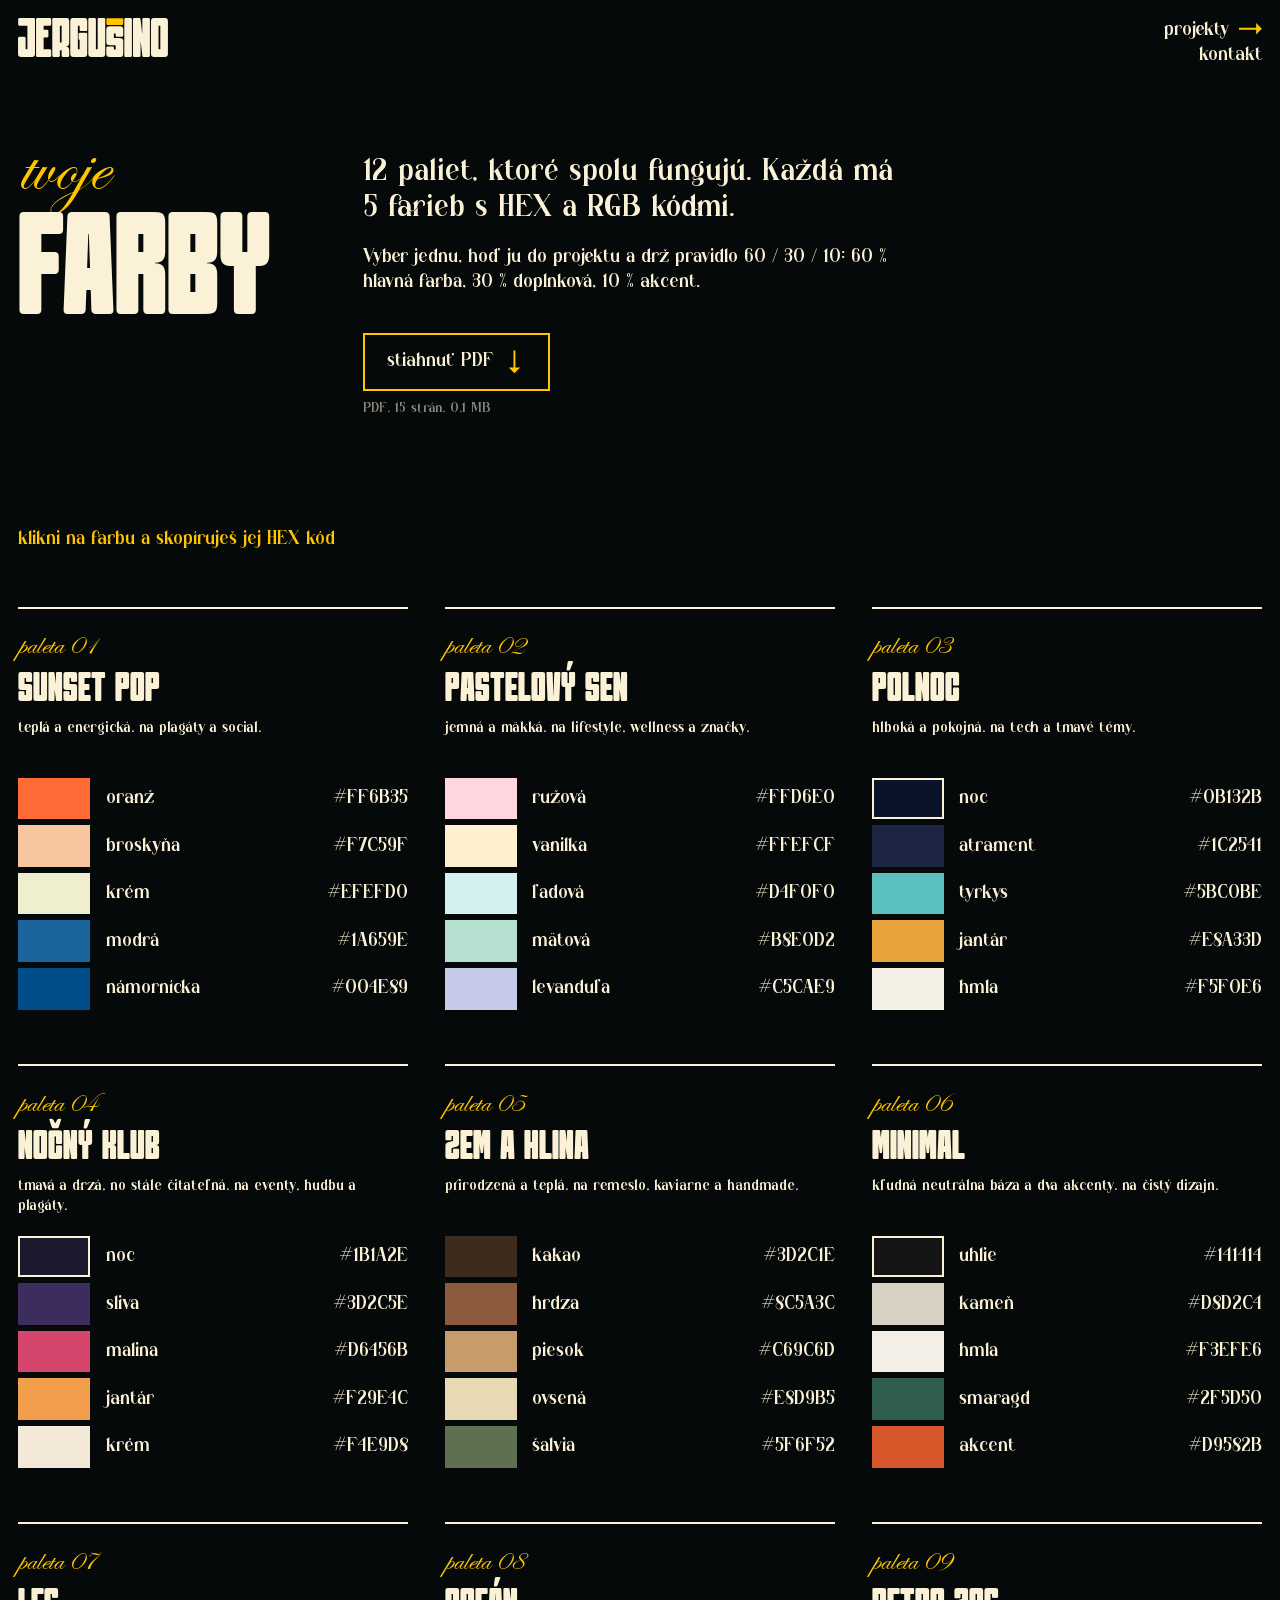
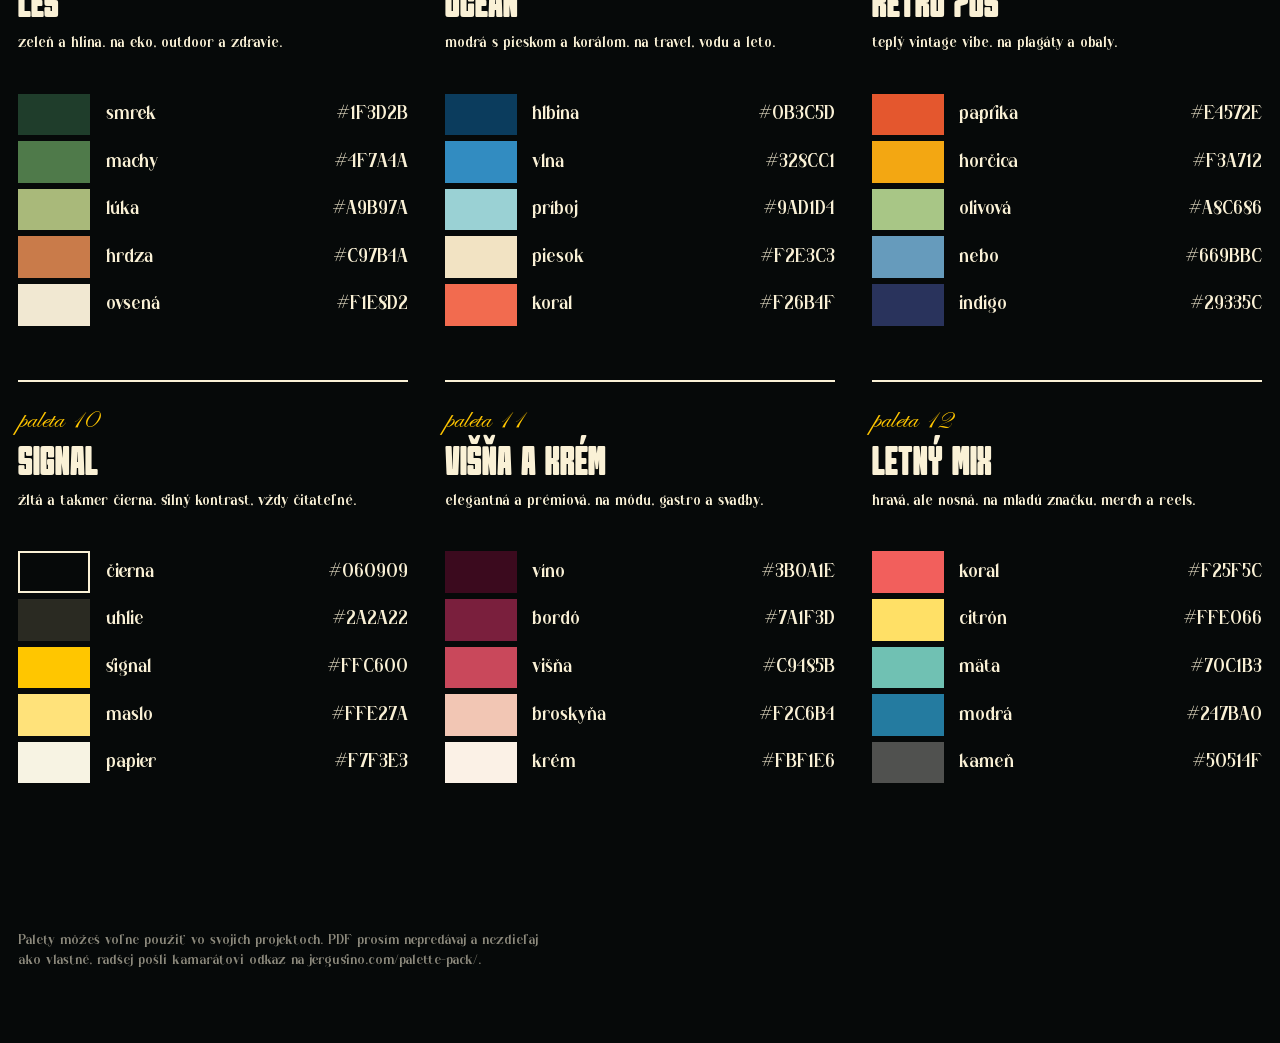
==== pack/index.html @ 21729f62 "Palette pack: signup page, download page and FARBY PDF Same setup as font-tool: the form posts list=" ====
<!doctype html>
<html lang="sk">
<head>
  <meta charset="utf-8">
  <meta name="viewport" content="width=device-width, initial-scale=1">
  <title>Farby · Jergušino</title>
  <meta name="description" content="FARBY: 12 farebných paliet, ktoré spolu fungujú. Stiahni si PDF.">
  <meta name="robots" content="noindex">
  <meta name="theme-color" content="#060909">
  <meta name="color-scheme" content="dark">
  <link rel="icon" href="../favicon.svg" type="image/svg+xml">
  <link rel="apple-touch-icon" href="../assets/img/apple-touch-icon.png">
  <link rel="preload" href="../assets/fonts/Slithen.woff" as="font" type="font/woff" crossorigin>
  <link rel="preload" href="../assets/fonts/Borisna.woff" as="font" type="font/woff" crossorigin>
  <link rel="stylesheet" href="../assets/css/main.css">
  <link rel="stylesheet" href="../assets/css/newsletter.css">
  <link rel="stylesheet" href="../assets/css/pack.css">
</head>
<body class="newsletter pack">
  <a class="skip" href="#top">preskočiť na obsah</a>

  <header class="top">
    <a class="top-mark" href="/" aria-label="Jergušino, domov">
      <img src="../assets/img/wordmark.svg" alt="" width="1020" height="262">
    </a>
    <nav class="top-nav" aria-label="Hlavná navigácia">
      <a href="/projects/">projekty <svg class="arr" width="24" height="12" viewBox="0 0 24 12" aria-hidden="true" focusable="false"><path d="M0 5h18V0l6 6-6 6V7H0z"/></svg></a>
      <a href="/kontakt/">kontakt</a>
    </nav>
  </header>

  <main id="top" tabindex="-1">
    <div class="split">
      <section class="hero hero--page hero--project">
        <div class="lockup">
          <p class="lead">tvoje</p>
          <h1 class="title">Farby</h1>
        </div>
      </section>

      <article class="prose">
        <p class="big">12 paliet, ktoré spolu fungujú. Každá má 5 farieb s HEX a RGB kódmi.</p>
        <p class="intro">Vyber jednu, hoď ju do projektu a drž pravidlo 60 / 30 / 10: 60 % hlavná farba, 30 % doplnková, 10 % akcent.</p>
        <a class="dl" href="Jergusino-Farby-12-paliet.pdf" download>stiahnuť PDF <svg class="arr" viewBox="0 0 24 12" aria-hidden="true" focusable="false"><path d="M0 5h18V0l6 6-6 6V7H0z"/></svg></a>
        <p class="dl-meta">PDF, 15 strán, 0,1 MB</p>
      </article>
    </div>

    <section class="pals" aria-label="Palety">
      <p class="pals-tip" id="tip" role="status" aria-live="polite">klikni na farbu a skopíruješ jej HEX kód</p>
      <article class="pal">
        <p class="pal-no">paleta 01</p>
        <h2 class="pal-h">Sunset Pop</h2>
        <p class="pal-d">teplá a energická. na plagáty a social.</p>
        <ul class="sws"><li><button type="button" class="sw" data-hex="#FF6B35" style="--c:#FF6B35" aria-label="skopírovať oranž #FF6B35"></button><span class="sw-n">oranž</span><span class="sw-h">#FF6B35</span></li><li><button type="button" class="sw" data-hex="#F7C59F" style="--c:#F7C59F" aria-label="skopírovať broskyňa #F7C59F"></button><span class="sw-n">broskyňa</span><span class="sw-h">#F7C59F</span></li><li><button type="button" class="sw" data-hex="#EFEFD0" style="--c:#EFEFD0" aria-label="skopírovať krém #EFEFD0"></button><span class="sw-n">krém</span><span class="sw-h">#EFEFD0</span></li><li><button type="button" class="sw" data-hex="#1A659E" style="--c:#1A659E" aria-label="skopírovať modrá #1A659E"></button><span class="sw-n">modrá</span><span class="sw-h">#1A659E</span></li><li><button type="button" class="sw" data-hex="#004E89" style="--c:#004E89" aria-label="skopírovať námornícka #004E89"></button><span class="sw-n">námornícka</span><span class="sw-h">#004E89</span></li></ul>
      </article>
      <article class="pal">
        <p class="pal-no">paleta 02</p>
        <h2 class="pal-h">Pastelový sen</h2>
        <p class="pal-d">jemná a mäkká. na lifestyle, wellness a značky.</p>
        <ul class="sws"><li><button type="button" class="sw" data-hex="#FFD6E0" style="--c:#FFD6E0" aria-label="skopírovať ružová #FFD6E0"></button><span class="sw-n">ružová</span><span class="sw-h">#FFD6E0</span></li><li><button type="button" class="sw" data-hex="#FFEFCF" style="--c:#FFEFCF" aria-label="skopírovať vanilka #FFEFCF"></button><span class="sw-n">vanilka</span><span class="sw-h">#FFEFCF</span></li><li><button type="button" class="sw" data-hex="#D4F0F0" style="--c:#D4F0F0" aria-label="skopírovať ľadová #D4F0F0"></button><span class="sw-n">ľadová</span><span class="sw-h">#D4F0F0</span></li><li><button type="button" class="sw" data-hex="#B8E0D2" style="--c:#B8E0D2" aria-label="skopírovať mätová #B8E0D2"></button><span class="sw-n">mätová</span><span class="sw-h">#B8E0D2</span></li><li><button type="button" class="sw" data-hex="#C5CAE9" style="--c:#C5CAE9" aria-label="skopírovať levanduľa #C5CAE9"></button><span class="sw-n">levanduľa</span><span class="sw-h">#C5CAE9</span></li></ul>
      </article>
      <article class="pal">
        <p class="pal-no">paleta 03</p>
        <h2 class="pal-h">Polnoc</h2>
        <p class="pal-d">hlboká a pokojná. na tech a tmavé témy.</p>
        <ul class="sws"><li><button type="button" class="sw sw--dark" data-hex="#0B132B" style="--c:#0B132B" aria-label="skopírovať noc #0B132B"></button><span class="sw-n">noc</span><span class="sw-h">#0B132B</span></li><li><button type="button" class="sw" data-hex="#1C2541" style="--c:#1C2541" aria-label="skopírovať atrament #1C2541"></button><span class="sw-n">atrament</span><span class="sw-h">#1C2541</span></li><li><button type="button" class="sw" data-hex="#5BC0BE" style="--c:#5BC0BE" aria-label="skopírovať tyrkys #5BC0BE"></button><span class="sw-n">tyrkys</span><span class="sw-h">#5BC0BE</span></li><li><button type="button" class="sw" data-hex="#E8A33D" style="--c:#E8A33D" aria-label="skopírovať jantár #E8A33D"></button><span class="sw-n">jantár</span><span class="sw-h">#E8A33D</span></li><li><button type="button" class="sw" data-hex="#F5F0E6" style="--c:#F5F0E6" aria-label="skopírovať hmla #F5F0E6"></button><span class="sw-n">hmla</span><span class="sw-h">#F5F0E6</span></li></ul>
      </article>
      <article class="pal">
        <p class="pal-no">paleta 04</p>
        <h2 class="pal-h">Nočný klub</h2>
        <p class="pal-d">tmavá a drzá, no stále čitateľná. na eventy, hudbu a plagáty.</p>
        <ul class="sws"><li><button type="button" class="sw sw--dark" data-hex="#1B1A2E" style="--c:#1B1A2E" aria-label="skopírovať noc #1B1A2E"></button><span class="sw-n">noc</span><span class="sw-h">#1B1A2E</span></li><li><button type="button" class="sw" data-hex="#3D2C5E" style="--c:#3D2C5E" aria-label="skopírovať sliva #3D2C5E"></button><span class="sw-n">sliva</span><span class="sw-h">#3D2C5E</span></li><li><button type="button" class="sw" data-hex="#D6456B" style="--c:#D6456B" aria-label="skopírovať malina #D6456B"></button><span class="sw-n">malina</span><span class="sw-h">#D6456B</span></li><li><button type="button" class="sw" data-hex="#F29E4C" style="--c:#F29E4C" aria-label="skopírovať jantár #F29E4C"></button><span class="sw-n">jantár</span><span class="sw-h">#F29E4C</span></li><li><button type="button" class="sw" data-hex="#F4E9D8" style="--c:#F4E9D8" aria-label="skopírovať krém #F4E9D8"></button><span class="sw-n">krém</span><span class="sw-h">#F4E9D8</span></li></ul>
      </article>
      <article class="pal">
        <p class="pal-no">paleta 05</p>
        <h2 class="pal-h">Zem a hlina</h2>
        <p class="pal-d">prirodzená a teplá. na remeslo, kaviarne a handmade.</p>
        <ul class="sws"><li><button type="button" class="sw" data-hex="#3D2C1E" style="--c:#3D2C1E" aria-label="skopírovať kakao #3D2C1E"></button><span class="sw-n">kakao</span><span class="sw-h">#3D2C1E</span></li><li><button type="button" class="sw" data-hex="#8C5A3C" style="--c:#8C5A3C" aria-label="skopírovať hrdza #8C5A3C"></button><span class="sw-n">hrdza</span><span class="sw-h">#8C5A3C</span></li><li><button type="button" class="sw" data-hex="#C69C6D" style="--c:#C69C6D" aria-label="skopírovať piesok #C69C6D"></button><span class="sw-n">piesok</span><span class="sw-h">#C69C6D</span></li><li><button type="button" class="sw" data-hex="#E8D9B5" style="--c:#E8D9B5" aria-label="skopírovať ovsená #E8D9B5"></button><span class="sw-n">ovsená</span><span class="sw-h">#E8D9B5</span></li><li><button type="button" class="sw" data-hex="#5F6F52" style="--c:#5F6F52" aria-label="skopírovať šalvia #5F6F52"></button><span class="sw-n">šalvia</span><span class="sw-h">#5F6F52</span></li></ul>
      </article>
      <article class="pal">
        <p class="pal-no">paleta 06</p>
        <h2 class="pal-h">Minimal</h2>
        <p class="pal-d">kľudná neutrálna báza a dva akcenty. na čistý dizajn.</p>
        <ul class="sws"><li><button type="button" class="sw sw--dark" data-hex="#141414" style="--c:#141414" aria-label="skopírovať uhlie #141414"></button><span class="sw-n">uhlie</span><span class="sw-h">#141414</span></li><li><button type="button" class="sw" data-hex="#D8D2C4" style="--c:#D8D2C4" aria-label="skopírovať kameň #D8D2C4"></button><span class="sw-n">kameň</span><span class="sw-h">#D8D2C4</span></li><li><button type="button" class="sw" data-hex="#F3EFE6" style="--c:#F3EFE6" aria-label="skopírovať hmla #F3EFE6"></button><span class="sw-n">hmla</span><span class="sw-h">#F3EFE6</span></li><li><button type="button" class="sw" data-hex="#2F5D50" style="--c:#2F5D50" aria-label="skopírovať smaragd #2F5D50"></button><span class="sw-n">smaragd</span><span class="sw-h">#2F5D50</span></li><li><button type="button" class="sw" data-hex="#D9582B" style="--c:#D9582B" aria-label="skopírovať akcent #D9582B"></button><span class="sw-n">akcent</span><span class="sw-h">#D9582B</span></li></ul>
      </article>
      <article class="pal">
        <p class="pal-no">paleta 07</p>
        <h2 class="pal-h">Les</h2>
        <p class="pal-d">zeleň a hlina. na eko, outdoor a zdravie.</p>
        <ul class="sws"><li><button type="button" class="sw" data-hex="#1F3D2B" style="--c:#1F3D2B" aria-label="skopírovať smrek #1F3D2B"></button><span class="sw-n">smrek</span><span class="sw-h">#1F3D2B</span></li><li><button type="button" class="sw" data-hex="#4F7A4A" style="--c:#4F7A4A" aria-label="skopírovať machy #4F7A4A"></button><span class="sw-n">machy</span><span class="sw-h">#4F7A4A</span></li><li><button type="button" class="sw" data-hex="#A9B97A" style="--c:#A9B97A" aria-label="skopírovať lúka #A9B97A"></button><span class="sw-n">lúka</span><span class="sw-h">#A9B97A</span></li><li><button type="button" class="sw" data-hex="#C97B4A" style="--c:#C97B4A" aria-label="skopírovať hrdza #C97B4A"></button><span class="sw-n">hrdza</span><span class="sw-h">#C97B4A</span></li><li><button type="button" class="sw" data-hex="#F1E8D2" style="--c:#F1E8D2" aria-label="skopírovať ovsená #F1E8D2"></button><span class="sw-n">ovsená</span><span class="sw-h">#F1E8D2</span></li></ul>
      </article>
      <article class="pal">
        <p class="pal-no">paleta 08</p>
        <h2 class="pal-h">Oceán</h2>
        <p class="pal-d">modrá s pieskom a korálom. na travel, vodu a leto.</p>
        <ul class="sws"><li><button type="button" class="sw" data-hex="#0B3C5D" style="--c:#0B3C5D" aria-label="skopírovať hlbina #0B3C5D"></button><span class="sw-n">hlbina</span><span class="sw-h">#0B3C5D</span></li><li><button type="button" class="sw" data-hex="#328CC1" style="--c:#328CC1" aria-label="skopírovať vlna #328CC1"></button><span class="sw-n">vlna</span><span class="sw-h">#328CC1</span></li><li><button type="button" class="sw" data-hex="#9AD1D4" style="--c:#9AD1D4" aria-label="skopírovať príboj #9AD1D4"></button><span class="sw-n">príboj</span><span class="sw-h">#9AD1D4</span></li><li><button type="button" class="sw" data-hex="#F2E3C3" style="--c:#F2E3C3" aria-label="skopírovať piesok #F2E3C3"></button><span class="sw-n">piesok</span><span class="sw-h">#F2E3C3</span></li><li><button type="button" class="sw" data-hex="#F26B4F" style="--c:#F26B4F" aria-label="skopírovať koral #F26B4F"></button><span class="sw-n">koral</span><span class="sw-h">#F26B4F</span></li></ul>
      </article>
      <article class="pal">
        <p class="pal-no">paleta 09</p>
        <h2 class="pal-h">Retro 70s</h2>
        <p class="pal-d">teplý vintage vibe. na plagáty a obaly.</p>
        <ul class="sws"><li><button type="button" class="sw" data-hex="#E4572E" style="--c:#E4572E" aria-label="skopírovať paprika #E4572E"></button><span class="sw-n">paprika</span><span class="sw-h">#E4572E</span></li><li><button type="button" class="sw" data-hex="#F3A712" style="--c:#F3A712" aria-label="skopírovať horčica #F3A712"></button><span class="sw-n">horčica</span><span class="sw-h">#F3A712</span></li><li><button type="button" class="sw" data-hex="#A8C686" style="--c:#A8C686" aria-label="skopírovať olivová #A8C686"></button><span class="sw-n">olivová</span><span class="sw-h">#A8C686</span></li><li><button type="button" class="sw" data-hex="#669BBC" style="--c:#669BBC" aria-label="skopírovať nebo #669BBC"></button><span class="sw-n">nebo</span><span class="sw-h">#669BBC</span></li><li><button type="button" class="sw" data-hex="#29335C" style="--c:#29335C" aria-label="skopírovať indigo #29335C"></button><span class="sw-n">indigo</span><span class="sw-h">#29335C</span></li></ul>
      </article>
      <article class="pal">
        <p class="pal-no">paleta 10</p>
        <h2 class="pal-h">Signal</h2>
        <p class="pal-d">žltá a takmer čierna. silný kontrast, vždy čitateľné.</p>
        <ul class="sws"><li><button type="button" class="sw sw--dark" data-hex="#060909" style="--c:#060909" aria-label="skopírovať čierna #060909"></button><span class="sw-n">čierna</span><span class="sw-h">#060909</span></li><li><button type="button" class="sw" data-hex="#2A2A22" style="--c:#2A2A22" aria-label="skopírovať uhlie #2A2A22"></button><span class="sw-n">uhlie</span><span class="sw-h">#2A2A22</span></li><li><button type="button" class="sw" data-hex="#FFC600" style="--c:#FFC600" aria-label="skopírovať signal #FFC600"></button><span class="sw-n">signal</span><span class="sw-h">#FFC600</span></li><li><button type="button" class="sw" data-hex="#FFE27A" style="--c:#FFE27A" aria-label="skopírovať maslo #FFE27A"></button><span class="sw-n">maslo</span><span class="sw-h">#FFE27A</span></li><li><button type="button" class="sw" data-hex="#F7F3E3" style="--c:#F7F3E3" aria-label="skopírovať papier #F7F3E3"></button><span class="sw-n">papier</span><span class="sw-h">#F7F3E3</span></li></ul>
      </article>
      <article class="pal">
        <p class="pal-no">paleta 11</p>
        <h2 class="pal-h">Višňa a krém</h2>
        <p class="pal-d">elegantná a prémiová. na módu, gastro a svadby.</p>
        <ul class="sws"><li><button type="button" class="sw" data-hex="#3B0A1E" style="--c:#3B0A1E" aria-label="skopírovať víno #3B0A1E"></button><span class="sw-n">víno</span><span class="sw-h">#3B0A1E</span></li><li><button type="button" class="sw" data-hex="#7A1F3D" style="--c:#7A1F3D" aria-label="skopírovať bordó #7A1F3D"></button><span class="sw-n">bordó</span><span class="sw-h">#7A1F3D</span></li><li><button type="button" class="sw" data-hex="#C9485B" style="--c:#C9485B" aria-label="skopírovať višňa #C9485B"></button><span class="sw-n">višňa</span><span class="sw-h">#C9485B</span></li><li><button type="button" class="sw" data-hex="#F2C6B4" style="--c:#F2C6B4" aria-label="skopírovať broskyňa #F2C6B4"></button><span class="sw-n">broskyňa</span><span class="sw-h">#F2C6B4</span></li><li><button type="button" class="sw" data-hex="#FBF1E6" style="--c:#FBF1E6" aria-label="skopírovať krém #FBF1E6"></button><span class="sw-n">krém</span><span class="sw-h">#FBF1E6</span></li></ul>
      </article>
      <article class="pal">
        <p class="pal-no">paleta 12</p>
        <h2 class="pal-h">Letný mix</h2>
        <p class="pal-d">hravá, ale nosná. na mladú značku, merch a reels.</p>
        <ul class="sws"><li><button type="button" class="sw" data-hex="#F25F5C" style="--c:#F25F5C" aria-label="skopírovať koral #F25F5C"></button><span class="sw-n">koral</span><span class="sw-h">#F25F5C</span></li><li><button type="button" class="sw" data-hex="#FFE066" style="--c:#FFE066" aria-label="skopírovať citrón #FFE066"></button><span class="sw-n">citrón</span><span class="sw-h">#FFE066</span></li><li><button type="button" class="sw" data-hex="#70C1B3" style="--c:#70C1B3" aria-label="skopírovať mäta #70C1B3"></button><span class="sw-n">mäta</span><span class="sw-h">#70C1B3</span></li><li><button type="button" class="sw" data-hex="#247BA0" style="--c:#247BA0" aria-label="skopírovať modrá #247BA0"></button><span class="sw-n">modrá</span><span class="sw-h">#247BA0</span></li><li><button type="button" class="sw" data-hex="#50514F" style="--c:#50514F" aria-label="skopírovať kameň #50514F"></button><span class="sw-n">kameň</span><span class="sw-h">#50514F</span></li></ul>
      </article>
    </section>
  </main>

  <p class="fine"><span>Palety môžeš voľne použiť vo svojich projektoch. PDF prosím nepredávaj a nezdieľaj ako vlastné, radšej pošli kamarátovi odkaz na jergusino.com/palette-pack/.</span></p>

<script>
  // Click a swatch: copy its HEX code.
  const tip = document.getElementById("tip");
  const idle = tip.textContent;
  let timer;
  document.querySelectorAll(".sw").forEach((b) => b.addEventListener("click", async () => {
    const hex = b.dataset.hex;
    try { await navigator.clipboard.writeText(hex); tip.textContent = "skopírované: " + hex; }
    catch (e) { tip.textContent = hex; }
    clearTimeout(timer);
    timer = setTimeout(() => (tip.textContent = idle), 2200);
  }));
</script>
</body>
</html>
---- assets/css/main.css ----
/* ─────────────────────────────────────────────────────────────────────────────
   Jergušino: stylesheet. Built from the brand guide (v5).
   Three colours, three fonts, nothing else.
   No gradients, shadows, blur, transparency or fades: colour changes are hard.
   ───────────────────────────────────────────────────────────────────────────── */

/* Fonts ─ Slithen (headlines), Borisna (text), Edwardian Script ITC (script lead-ins).
   Put Edwardian.woff2 / .woff / .ttf into assets/fonts/ (see README). */
@font-face {
  font-family: "Slithen";
  src: url("../fonts/Slithen.woff") format("woff"), url("../fonts/Slithen.ttf") format("truetype");
  font-display: swap;
}
@font-face {
  font-family: "Borisna";
  src: url("../fonts/Borisna.woff") format("woff"), url("../fonts/Borisna.ttf") format("truetype");
  font-display: swap;
}
@font-face {
  font-family: "Edwardian";
  src: url("../fonts/Edwardian.woff2") format("woff2"), url("../fonts/Edwardian.woff") format("woff"),
    url("../fonts/Edwardian.ttf") format("truetype");
  font-display: swap;
  /* pin the metrics so the gap above the wordmark is identical in every browser */
  ascent-override: 85.06%;
  descent-override: 32.81%;
  line-gap-override: 0%;
}

:root {
  /* colour */
  --ink: #060909;
  --cream: #faf1d6;
  --yellow: #ffc600;

  /* space and type tokens, all worked out from the width W (guide, section 5) */
  /* --W: the width the layout uses. The full screen width, except on very wide, short screens
     (wider than 1.9 x the height), where everything stays in a centred column of that size. */
  --W: min(100vw, 190vh);
  --W: min(100vw, 190svh);
  --F: max(12px, calc(var(--W) / 70));       /* frame: outer margin of loud layouts */
  --G: calc(var(--F) * 1.4);                 /* gap: script to the thing it introduces */
  --F4: max(20px, calc(var(--W) * 4 / 70));  /* margin of text-heavy layouts (4F) */
  --T: calc(var(--W) / 21);                  /* text token; headlines use 2T to 4T */

  --f-head: "Slithen", "Impact", "Arial Narrow", sans-serif;
  --f-text: "Borisna", Georgia, "Times New Roman", serif;
  --f-script: "Edwardian", "Edwardian Script ITC", "Snell Roundhand", "Apple Chancery", "URW Chancery L", cursive;

  --body: clamp(1.0625rem, 0.95rem + 0.3vw, 1.375rem);   /* never below 17px */
}

*, *::before, *::after { box-sizing: border-box; }

html { background: var(--ink); color-scheme: dark; -webkit-text-size-adjust: 100%; }

body {
  margin: 0;
  background: var(--ink);
  color: var(--cream);
  font-family: var(--f-text);
  font-size: var(--body);
  line-height: 1.3;
  -webkit-font-smoothing: antialiased;
}

h1, h2, p, ol, ul, dl, dd, figure { margin: 0; padding: 0; }
img { display: block; max-width: 100%; height: auto; }
::selection { background: var(--yellow); color: var(--ink); }

/* Links: Cream with a Yellow marker. Hover and focus change colour, never opacity. */
a { color: var(--cream); text-decoration: none; }
a:hover, a:focus-visible { color: var(--yellow); }
:focus-visible { outline: 3px solid var(--yellow); outline-offset: 4px; }
.arr { display: inline-block; width: 1.2em; height: 0.6em; fill: var(--yellow); vertical-align: 0.02em; margin-left: 0.2em; }

.sr { position: absolute; width: 1px; height: 1px; overflow: hidden; clip: rect(0 0 0 0); white-space: nowrap; }

/* Images are two-tone: every pixel is Ink or Cream. Own brand artwork opts out with .raw */
.prose img, .yt img, .cover img, .gallery img { filter: url(#twotone); }
.prose img.raw, .cover img.raw, .gallery img.raw { filter: none; }

/* ── Header: the mark top-left, a small text group top-right ───────────────── */
.top {
  position: absolute;
  z-index: 2;
  top: var(--F);
  left: var(--F);
  right: var(--F);
  display: flex;
  justify-content: space-between;
  align-items: flex-start;
}
.top-mark { display: block; line-height: 0; }
.top-mark img { width: 150px; height: auto; }
.top-nav { margin-left: auto; text-align: right; }
.top-nav a { display: block; }
.top-nav a[aria-current] { color: var(--yellow); }

/* ── Hero: loud, one big thing, anchored bottom-left at F ──────────────────── */
.hero { position: relative; min-height: 100vh; min-height: 100svh; }
.hero--page { min-height: 72vh; min-height: 72svh; --title-size: calc(var(--T) * 3); }
.hero--projects { --title-size: calc(var(--T) * 4); }
/* one project: no tall empty stage, the title sits just under the header and the text follows */
.hero--project { min-height: 0; padding-top: calc(var(--F) * 7); }
.hero--project .lockup { position: static; margin: 0 var(--F); }
body.project .prose { margin-top: calc(var(--F) * 0.9 - 0.9em); }   /* (pulls up past the empty line space of the big title and the details) */   /* the details sit close under the title… */
body.project .prose .meta + * { margin-top: calc(var(--F) * 3.2); }   /* …and the description stands apart */
body.project .back { margin-top: calc(var(--F) * 2); }

.lockup { position: absolute; left: var(--F); right: var(--F); bottom: var(--F); }

/* script lead-in: yellow, lowercase, left-aligned, G above what it introduces */
.lead {
  font-family: var(--f-script);
  color: var(--yellow);
  line-height: 1;
  white-space: nowrap;
  --d: 0.011em;                                     /* how far the deepest letter dips below the baseline */
}
.lead.desc { --d: 0.328em; }                        /* g j p q y f */

/* home: the primary lockup (i am + JERGUSINO). Wordmark = W - 2F wide, 0.257 x as tall. */
.hero--home { --wm-h: calc((var(--W) - 2 * var(--F)) * 0.257); }
.hero--home .lead {
  font-size: calc(var(--wm-h) * 0.771);           /* 0.29 x wordmark height, i-dot to baseline */
  margin-bottom: calc(var(--G) + var(--d) - 0.24em);
}
.wm-mask { line-height: 0; clip-path: inset(-100vh 0 0 0); }   /* clips the letters below the baseline, leaves the sky open for the bar */
.wordmark { display: block; width: 100%; height: auto; overflow: visible; }
.wm-l { fill: var(--cream); fill-rule: evenodd; }
.wm-bar { fill: var(--yellow); }

/* pages: script + Slithen headline */
.title {
  font-family: var(--f-head);
  font-weight: 400;
  font-size: var(--title-size);
  line-height: 0.9;
  text-transform: uppercase;
  letter-spacing: 0;
  color: var(--cream);
  overflow-wrap: anywhere;
}
.hero--page .lead {
  font-size: calc(var(--title-size) * 0.54);       /* 0.29 x cap height of the headline */
  margin-bottom: calc(var(--G) + var(--d) - 0.24em + var(--acc, 0px));
}
.hero--page.has-accent { --acc: calc(var(--title-size) * 0.28); }   /* clear of Š, Č, Ž... */

/* ── Quiet break between sections: one centred line ────────────────────────── */
.quiet-break { padding: calc(var(--F) * 8) 0 calc(var(--F) * 3); display: grid; place-items: center; }
.quiet-line { font: inherit; font-size: clamp(1.4rem, 2.4vw, 2.6rem); text-align: center; }

/* ── Project list ──────────────────────────────────────────────────────────── */
.list { padding: 0 var(--F); }   /* same left edge as the title */

.controls { display: flex; flex-wrap: wrap; align-items: baseline; gap: 0.6em calc(var(--F) * 3); padding: 0 0 calc(var(--F) * 2); margin-top: calc(var(--F) * 2); }
.controls[hidden], .empty[hidden] { display: none; }
.ctl { display: flex; flex-wrap: wrap; align-items: baseline; gap: 0.2em 1.2em; }
.ctl-l { color: var(--yellow); }                     /* Yellow marks what is a pointer: the caption of each control */
.ctl button {
  font: inherit; color: var(--cream); background: none; border: 0; padding: 0; cursor: pointer; border-radius: 0;
}
.ctl button:hover, .ctl button:focus-visible { color: var(--yellow); }
.ctl button[aria-pressed="true"] { color: var(--yellow); text-decoration: underline; text-decoration-thickness: 2px; text-underline-offset: 0.25em; }
.ctl-search input {
  font: inherit; color: var(--cream); background: none; border: 0; border-bottom: 2px solid var(--cream); border-radius: 0;
  padding: 0 0 0.1em; width: 11em; max-width: 100%; caret-color: var(--yellow); outline: none; -webkit-appearance: none; appearance: none;
}
.ctl-search input:hover, .ctl-search input:focus { border-bottom-color: var(--yellow); }
.ctl-search input::-webkit-search-cancel-button { -webkit-appearance: none; appearance: none; }

/* poster wall: images only, in staggered columns like bricks. A click opens the poster's page. */
/* columns: 6 on computers, 5 on small laptops, 3 on tablets, 2 on phones; every second column hangs half a poster lower */
.pgrid {
  --cols: 6;
  list-style: none;
  display: grid;
  grid-template-columns: repeat(var(--cols), minmax(0, 1fr));
  gap: var(--F);
  padding-bottom: calc((var(--W) - 2 * var(--F)) / var(--cols) * 0.72 + var(--F));        /* room for the half-card the even columns hang down */
}
.pcard:nth-child(even) { transform: translateY(calc(50% + var(--F) / 2)); }
.pcard a { display: block; position: relative; overflow: hidden; aspect-ratio: 7 / 10; }
.pcard img { display: block; width: 100%; height: 100%; object-fit: cover; }
/* hover: the Yellow bar of the logo drops onto the top edge of the poster (hard-edged, no fade);
   it leaves faster than it comes (exits accelerate). Touch screens skip it. */
.pcard a::before {
  content: ""; position: absolute; z-index: 1; left: 0; right: 0; top: 0;
  height: calc(var(--F) * 1.1); background: var(--yellow);
  transform: translateY(-110%);
  transition: transform 0.1s cubic-bezier(0.6, 0, 1, 1);
}
.pcard a:focus-visible { outline: 3px solid var(--yellow); outline-offset: 6px; }
.pcard a:focus-visible::before { transform: none; }
@media (hover: hover) {
  .pcard a:hover::before { transform: none; transition: transform 0.2s cubic-bezier(0.2, 0, 0, 1); }
}
@media (prefers-reduced-motion: reduce) { .pcard a::before { transition: none; } }
@media (max-width: 1279px) {
  .pgrid { --cols: 5; }
  .pcard:nth-child(even) { transform: none; }
  .pcard:nth-child(5n+2), .pcard:nth-child(5n+4) { transform: translateY(calc(50% + var(--F) / 2)); }
}
@media (max-width: 999px) {
  .pgrid { --cols: 3; }
  .pcard:nth-child(5n+2), .pcard:nth-child(5n+4) { transform: none; }
  .pcard:nth-child(3n+2) { transform: translateY(calc(50% + var(--F) / 2)); }
}
@media (max-width: 640px) {
  .pgrid { --cols: 2; }
  .pcard:nth-child(3n+2) { transform: none; }
  .pcard:nth-child(even) { transform: translateY(calc(50% + var(--F) / 2)); }
}

.more { padding: calc(var(--F) * 2) 0 var(--F4); }
.empty { padding: var(--F) 0; }

/* ── Project page: one left-aligned column, 4F margin, about 70 characters wide ─ */
.prose { margin: var(--F4) 0 0 var(--F); max-width: min(70ch, calc(var(--W) - 2 * var(--F4))); }
.prose > * + * { margin-top: 1em; }
.prose a { color: var(--yellow); text-decoration: underline; text-decoration-thickness: 2px; text-underline-offset: 0.2em; }
.prose a:hover, .prose a:focus-visible { color: var(--cream); }
.prose code { font-family: var(--f-text); border-bottom: 2px solid var(--cream); }
.prose h2, .prose h3 { font-family: var(--f-head); font-weight: 400; text-transform: uppercase; line-height: 0.9; font-size: calc(var(--T) * 1.2); margin-top: 2em; }

.note { border-left: 6px solid var(--cream); padding-left: 1em; }

.meta { display: grid; grid-template-columns: max-content 1fr; gap: 0.2em 1.5em; }
.meta dt { color: var(--cream); }
.meta dd { margin: 0; }

.yt { display: block; margin-top: 2em; }
.yt .cta { display: inline-block; margin-top: 0.6em; color: var(--cream); }
.yt:hover .cta, .yt:focus-visible .cta { color: var(--yellow); }
.cover, .gallery { margin-top: 2em; }
.gallery { display: grid; grid-template-columns: repeat(auto-fit, minmax(min(100%, 20rem), 1fr)); gap: var(--F); }

.links { list-style: none; margin-top: 2em; }
.links li + li { margin-top: 0.4em; }
.prose .links a { color: var(--cream); text-decoration: none; }
.prose .links a:hover, .prose .links a:focus-visible { color: var(--yellow); }

.back { margin: calc(var(--F) * 3) 0 0 var(--F); }

/* ── Contact page: loud headline, then the ways to reach me as large rows ─────
   One column at the F edge, Cream text, Yellow only on the pointers (@, arrows, the active copy). */
.contact { padding: calc(var(--F) * 2) var(--F) calc(var(--F) * 2); }
.contact-intro { max-width: 34ch; font-size: clamp(1.1rem, min(2vw, 3.4vh), 2rem); line-height: 1.3; margin-bottom: calc(var(--F) * 3); }
.contact-list { list-style: none; border-top: 1px solid var(--yellow); }
.contact-row {
  display: grid; grid-template-columns: minmax(7em, 14%) minmax(0, 1fr) auto; align-items: baseline; gap: var(--F);
  padding: calc(var(--F) * 1.2) 0; border-bottom: 1px solid var(--yellow);
}
.contact-label { font-family: var(--f-script); color: var(--yellow); font-size: clamp(1.4rem, min(2.6vw, 4.4vh), 2.8rem); line-height: 1; }
.contact-value { font-size: clamp(1.5rem, min(4.4vw, 7vh), 5rem); line-height: 1.05; overflow-wrap: anywhere; }
.contact-value .at { color: var(--yellow); }
.contact-copy, .contact-go {
  font: inherit; font-size: clamp(1rem, 1.4vw, 1.4rem); color: var(--cream); background: none; border: 0; border-radius: 0; padding: 0; cursor: pointer;
}
.contact-copy:hover, .contact-copy:focus-visible, .contact-go:hover { color: var(--yellow); }
.contact-go .arr { width: clamp(1.6rem, 2.4vw, 2.6rem); height: auto; margin: 0; }
.contact-row:hover .contact-value { color: var(--yellow); }
@media (max-width: 640px) {
  .contact-row { grid-template-columns: minmax(0, 1fr) auto; row-gap: 0.3em; }
  .contact-label { grid-column: 1 / -1; }
}

/* ── Motion: the title-card animation, copied frame by frame from title-card-jergusino.mp4 ──
   0.11 s of Ink, then the letters rise one by one from the baseline (a new one every 0.02 s,
   each 0.2 s), and at 0.48 s the bar drops from the very top of the screen, overshoots 10 %
   and settles with an ease-out. "i am" is the one addition: it writes on beside the letters. */
@keyframes write { from { clip-path: inset(-25% 100% -25% -5%); } to { clip-path: inset(-25% -5% -25% -5%); } }
@keyframes rise { from { transform: translateY(101%); } to { transform: none; } }
@keyframes drop {                                    /* --drop is set in index.html: the bar starts above the top of the screen */
  0%   { transform: translateY(var(--drop, -140%)); animation-timing-function: cubic-bezier(0.25, 0.8, 0.25, 1); }   /* ease out: fast from the top, soft landing */
  65%  { transform: translateY(4.6px); animation-timing-function: cubic-bezier(0.25, 0.8, 0.25, 1); }                  /* 10% overshoot of the 46 px bar */
  100% { transform: none; }
}
.hero--home .lead { animation: write 0.45s cubic-bezier(0.35, 0, 0.45, 1) 0.15s both; }
.hero--home .wm-l { transform-box: fill-box; animation: rise 0.2s cubic-bezier(0.2, 0, 0, 1) calc(0.11s + var(--i) * 0.02s) both; }
.hero--home .wm-bar { transform-box: fill-box; animation: drop var(--dur, 0.9s) linear 0.48s both; }

@media (prefers-reduced-motion: reduce) {
  .hero--home .lead, .hero--home .wm-l, .hero--home .wm-bar { animation: none; }
}

/* ── Phones ────────────────────────────────────────────────────────────────── */
@media (max-width: 520px) {
  .top-mark img { width: 120px; }
  .hero--page { --title-size: calc(var(--T) * 3.4); }
  .hero--projects { --title-size: calc(var(--T) * 4); }
}

@media print {
  html, body { background: #fff; color: #000; }
}


/* home: the poster wall is cut off hard after about two rows, then one big line leads to all projects */
.wall { --cols: 6; --cw: calc((var(--W) - (var(--cols) + 1) * var(--F)) / var(--cols)); max-height: calc(var(--cw) * 10 / 7 * 2.4); overflow: hidden; }
@media (max-width: 1279px) { .wall { --cols: 5; } }
@media (max-width: 999px) { .wall { --cols: 3; } }
@media (max-width: 640px) { .wall { --cols: 2; } }
.all {
  display: flex; align-items: center; justify-content: center; gap: 0.35em;
  padding: calc(var(--F) * 3) var(--F) 0; background: var(--ink);
  font-size: clamp(1.4rem, 2.4vw, 2.6rem); line-height: 1; text-align: center;
}
.all svg { width: 0.9em; height: auto; flex: none; }
.hero--in-home { padding-top: calc(var(--F) * 10); padding-bottom: calc(var(--F) * 2); }   /* a section title in the middle of the page, no header above it */

/* project page: facts and the way back are as big as the "všetky projekty" line on the home page */
body.project .meta, body.project .back { font-size: clamp(1.4rem, 2.4vw, 2.6rem); line-height: 1.15; }
body.project .back svg { width: 0.9em; height: auto; vertical-align: -0.05em; margin-left: 0.2em; }

/* similar work at the bottom of a project page: one flat row, no stagger */
.similar { padding: 0 var(--F); margin-top: calc(var(--F) * 8); }
.similar-h { font: inherit; font-size: clamp(1.4rem, 2.4vw, 2.6rem); line-height: 1.15; margin-bottom: calc(var(--F) * 2); }
.pgrid--flat { padding-bottom: 0; }
.pgrid--flat .pcard { transform: none !important; }
@media (max-width: 1279px) { .pgrid--flat .pcard:nth-child(n+6) { display: none; } }
@media (max-width: 999px) { .pgrid--flat .pcard:nth-child(n+4) { display: none; } }
@media (max-width: 640px) { .pgrid--flat .pcard:nth-child(n+3) { display: none; } }

/* skip link: hidden until it gets keyboard focus, then a Yellow pointer top-left */
.skip { position: absolute; z-index: 10; left: var(--F); top: -10em; color: var(--yellow); background: var(--ink); padding: 0.3em 0; }
.skip:focus { top: var(--F); }
main:focus { outline: none; }

/* posters show their own edge colour while the image loads (a flat colour, then a hard cut to the image) */
.pcard a, .cover .zoom { background-color: var(--ink); }

/* 404 */
body.notfound .prose .big { font-size: clamp(1.4rem, 2.4vw, 2.6rem); line-height: 1.15; }
body.notfound .similar { margin-top: calc(var(--F) * 6); }
body.notfound .links svg { width: 0.9em; height: auto; margin-left: 0.2em; }

/* ── Poster viewer: the poster full size on Ink, flip with arrows, close returns ───────────── */
.cover .zoom { display: block; cursor: zoom-in; }
.viewer {
  position: fixed; inset: 0; z-index: 50; background: var(--ink);
  display: grid; grid-template-rows: auto minmax(0, 1fr) auto;
}
.viewer[hidden] { display: none; }
html.viewer-open, html.viewer-open body { overflow: hidden; }
.v-bar { display: flex; align-items: baseline; justify-content: space-between; gap: var(--F); padding: var(--F); font-size: clamp(1.1rem, 1.6vw, 1.6rem); }
.v-title { color: var(--cream); overflow: hidden; text-overflow: ellipsis; white-space: nowrap; }
.v-count { color: var(--cream); }
.v-stage { position: relative; min-height: 0; margin: 0 var(--F); touch-action: pan-y; }
.v-img { position: absolute; inset: 0; width: 100%; height: 100%; object-fit: contain; -webkit-user-select: none; user-select: none; }
.viewer button {
  font: inherit; color: var(--cream); background: none; border: 0; border-radius: 0; padding: 0; cursor: pointer;
  display: inline-flex; align-items: center; gap: 0.4em;
}
.viewer button:hover, .viewer button:focus-visible { color: var(--yellow); }
.viewer button:focus-visible { outline: 2px solid var(--yellow); outline-offset: 4px; }
.viewer .arr { width: 1.3em; height: auto; fill: var(--yellow); }
.viewer .arr--back { transform: scaleX(-1); }
@media (max-width: 520px) { .viewer button span { position: absolute; width: 1px; height: 1px; overflow: hidden; clip-path: inset(50%); } .viewer .arr { width: 2em; } }

/* ── Project page ─────────────────────────────────────────────────────────────
   Phones and tablets: title, info, then the work, one column (swipe left / right for the next project).
   Wide screens: the info on the left, the work on the right, centred on each other, with the
   previous / next arrows right beside them. Everything is sized by the width but capped by the
   screen height, so the info and the whole poster always fit on screen. */
body.project { --ts: min(calc(var(--T) * 3), 13vh); }                 /* base size; the poster follows it */
body.project .hero--page { --title-size: calc(var(--ts) * 1.8); }   /* the title is 180% of the base */
body.project .hero--page .lead { font-size: calc(var(--ts) * 1.2 * 0.54); }   /* the lead keeps its size */
body.project .meta, body.project .back { font-size: clamp(1.1rem, min(2.4vw, 4vh), 2.6rem); }
body.project .prose { font-size: min(var(--body), 2.8vh); font-size: clamp(0.95rem, min(var(--body), 2.8vh), 1.375rem); }
@media (max-width: 520px) { body.project { --ts: min(calc(var(--T) * 3.4), 13vh); } }

.project-media { margin: calc(var(--F) * 2) var(--F) 0; }
.project-media img { display: block; max-width: 100%; height: auto; }
.media-main > :first-child { margin-top: 0; }
.project-media .cover img { max-height: calc((100vh - var(--F) * 2) * 0.8); max-height: calc((100svh - var(--F) * 2) * 0.8); width: auto; max-width: 100%; margin: 0; }
.project-media .cover .zoom { width: fit-content; max-width: 100%; }
.arr--back { transform: scaleX(-1); }

/* previous / next arrows. On screens with empty bars at the sides (wider than 1.9 x the height) they
   always stand in those bars. Otherwise they are hidden and cut on in front of the content when the
   mouse comes to the left or right edge of the screen. Phones and tablets swipe instead. */
.page-arrow { display: none; color: var(--yellow); }
.page-arrow .arr { width: clamp(1.6rem, min(2.6vw, 4.5vh), 2.8rem); height: auto; margin: 0; fill: currentColor; vertical-align: 0; }
@media (min-width: 900px) and (hover: hover) {
  .page-arrow {
    display: flex; align-items: center; justify-content: center;
    position: fixed; z-index: 4; top: 0; bottom: 0; width: max(48px, 5vw);
    overflow: hidden; color: var(--yellow); outline: none;
  }
  .page-arrow--prev { left: 0; }
  .page-arrow--next { right: 0; }
  /* the Ink strip and the arrow slide in from behind the screen edge (Move: soft landing; exits accelerate) */
  .page-arrow::before { content: ""; position: absolute; inset: 0; background: var(--ink); }
  .page-arrow::before, .page-arrow .arr {
    transition: transform 0.2s cubic-bezier(0.6, 0, 1, 1);
  }
  .page-arrow--prev::before, .page-arrow--prev .arr { transform: translateX(-101%); }
  .page-arrow--prev .arr { transform: translateX(calc(-1 * max(48px, 5vw))) scaleX(-1); }
  .page-arrow--next::before { transform: translateX(101%); }
  .page-arrow--next .arr { transform: translateX(max(48px, 5vw)); }
  .page-arrow .arr { position: relative; }
  .page-arrow:hover::before, .page-arrow:focus-visible::before { transform: none; transition: transform 0.4s cubic-bezier(0.2, 0, 0, 1); }
  .page-arrow:hover .arr, .page-arrow:focus-visible .arr { transition: transform 0.4s cubic-bezier(0.2, 0, 0, 1) 0.04s; }
  .page-arrow--prev:hover .arr, .page-arrow--prev:focus-visible .arr { transform: scaleX(-1); }
  .page-arrow--next:hover .arr, .page-arrow--next:focus-visible .arr { transform: none; }
  .page-arrow:focus-visible .arr { outline: 2px solid var(--yellow); outline-offset: 2px; }
}
@media (min-width: 900px) and (hover: hover) and (prefers-reduced-motion: reduce) {
  .page-arrow::before, .page-arrow .arr { transition: none !important; }
}
@media (min-width: 900px) and (min-aspect-ratio: 19/10) {
  .page-arrow { width: calc((100vw - var(--W)) / 2); top: 0; bottom: 0; }
  .page-arrow::before { display: none; }
  .page-arrow--prev .arr, .page-arrow--prev:hover .arr { transform: scaleX(-1); }
  .page-arrow--next .arr, .page-arrow--next:hover .arr { transform: none; }
  .page-arrow:hover { color: var(--cream); }
}

@media (min-width: 900px) {
  .project-body {
    /* very wide, short screens: everything stays together in the middle, sized to that middle */
    --ts: min(calc(var(--T) * 3), 13vh);
    --top: min(calc(var(--F) * 7), 16vh);
    display: grid; grid-template-columns: minmax(0, 1fr) minmax(0, 1fr);
    column-gap: calc(var(--F) * 3); align-items: center;
    padding: var(--top) var(--F) 0;
    position: relative;
  }
  .project-text .hero--project { padding-top: 0; }
  .project-text .hero--project .lockup { margin: 0; }
  .project-body .prose { max-width: 70ch; margin-left: 0; }
  .project-media { margin: 0; display: grid; justify-items: end; }
  .media-main { display: grid; justify-items: end; }
  .project-media .cover .zoom { display: block; }
  /* the poster scales like the text: with the title size, but never taller than the screen */
  .project-media .cover img {
    max-width: 100%;
    max-height: calc(min(calc(var(--ts) * 5), calc((100vh - var(--top) - var(--F) * 2) * 0.8)) - 7rem);
    max-height: calc(min(calc(var(--ts) * 5), calc((100svh - var(--top) - var(--F) * 2) * 0.8)) - 7rem);
    margin: 7rem 0 0;
  }
}

/* everything sits in the --W column, centred (only narrower than the screen on very wide, short screens) */
main { max-width: var(--W); margin: 0 auto; }
.top { left: max(var(--F), calc((100% - var(--W)) / 2 + var(--F))); right: max(var(--F), calc((100% - var(--W)) / 2 + var(--F))); }
main { padding-bottom: calc(var(--F) * 6); }   /* no footer: a little Ink after the last thing on the page */
body.project { overflow-x: clip; }   /* the page slides sideways on a swipe without a sideways scrollbar */
---- assets/css/newsletter.css ----
/* Newsletter page: the main site's stylesheet (main.css) plus the signup form.
   Same tokens, same three colours, no rounded corners, no fills. */

body.newsletter .prose { margin-top: calc(var(--F) * 2); }
.prose .big { font-size: clamp(1.4rem, 2.4vw, 2.6rem); line-height: 1.15; max-width: 30ch; }

.perks { list-style: none; margin-top: 1.6em; }
.perks li { display: flex; align-items: baseline; gap: 0.7em; }
.perks li + li { margin-top: 0.35em; }
.perks .arr { flex: none; margin: 0; }

.signup { margin-top: 2.4em; }
.signup label { display: block; margin-bottom: 0.4em; }
.signup .row { display: flex; gap: 12px; flex-wrap: wrap; }
.signup input[type="email"] {
  flex: 1 1 16em; min-width: 0; height: 58px;
  font: inherit; color: var(--cream); caret-color: var(--yellow);
  background: var(--ink); border: 2px solid var(--cream); border-radius: 0;
  padding: 0 16px; outline: none; -webkit-appearance: none; appearance: none;
}
.signup input[type="email"]:hover, .signup input[type="email"]:focus { border-color: var(--yellow); }
.signup input:-webkit-autofill { -webkit-text-fill-color: var(--cream); -webkit-box-shadow: 0 0 0 100px var(--ink) inset; }
.signup button {
  height: 58px; padding: 0 22px;
  font: inherit; color: var(--cream); background: var(--ink);
  border: 2px solid var(--cream); border-radius: 0; cursor: pointer;
  display: inline-flex; align-items: center; justify-content: center; gap: 0.5em; white-space: nowrap;
}
.signup button .arr { margin: 0; }
.signup button:hover, .signup button:focus-visible { color: var(--yellow); border-color: var(--yellow); }
.signup button[disabled] { cursor: progress; }

/* small print: quiet grey (outside the brand palette on purpose), at the very bottom of the page (the site has no footer) */
.fine { max-width: var(--W); margin: 0 auto; padding: calc(var(--F) * 2) var(--F) calc(var(--F) * 4); box-sizing: border-box; font-size: 0.875rem; line-height: 1.45; color: #8c897c; }
.fine > span { display: block; max-width: 60ch; }
.status { margin-top: 0.9em; min-height: 1.3em; }
.status.error { color: var(--yellow); }
.done .row, .done label { display: none; }
.done .status { font-size: clamp(1.4rem, 2.4vw, 2.6rem); line-height: 1.15; max-width: 30ch; }

.hp { position: absolute; left: -9999px; width: 1px; height: 1px; overflow: hidden; }

@media (max-width: 560px) {
  .signup button { flex: 1 1 100%; }
}

/* wide screens: the title on the left, the text and the form next to it on the right */
@media (min-width: 1100px) {
  .split {
    display: grid;
    grid-template-columns: auto minmax(0, 1fr);
    column-gap: calc(var(--F) * 5);
    align-items: start;
    padding: calc(var(--F) * 7) var(--F) 0;
  }
  .split .hero--project { padding-top: 0; --title-size: calc(var(--T) * 2.4); }
  .split .hero--project .lockup { margin: 0; }
  body.newsletter .split .prose { margin: 0; max-width: 40em; padding-top: calc(var(--F) * 1.5); }
}
---- assets/css/pack.css ----
/* Palette pack download page: the main site's stylesheet + newsletter.css + this. Same three colours, square corners. */

.pack .intro { margin-top: 1em; max-width: 46ch; }

.dl {
  display: inline-flex; align-items: center; gap: 0.5em; margin-top: 2em;
  height: 58px; padding: 0 22px; border: 2px solid var(--yellow); color: var(--cream);
}
.prose .dl { color: var(--cream); text-decoration: none; }
.prose .dl:hover, .prose .dl:focus-visible { color: var(--yellow); }
.dl .arr { margin: 0; transform: rotate(90deg); }
.dl-meta { margin-top: 0.6em; font-size: 0.875rem; color: #8c897c; }

/* the 12 palettes */
.pals {
  max-width: var(--W); margin: calc(var(--F) * 6) auto 0; padding: 0 var(--F); box-sizing: border-box;
  display: grid; grid-template-columns: repeat(auto-fill, minmax(min(100%, 19rem), 1fr));
  gap: calc(var(--F) * 3) calc(var(--F) * 2);
}
.pals-tip { grid-column: 1 / -1; color: var(--yellow); min-height: 1.3em; }
.pal { padding-top: calc(var(--F) * 1.2); border-top: 2px solid var(--cream); }
.pal-no { font-family: var(--f-script); color: var(--yellow); font-size: 1.9rem; line-height: 1; }
.pal-h { font-family: var(--f-head); font-weight: 400; text-transform: uppercase; line-height: 0.9; font-size: clamp(2rem, 3.2vw, 2.8rem); margin-top: 0.3em; }
.pal-d { margin-top: 0.5em; font-size: 0.95rem; line-height: 1.35; min-height: 2.7em; }

.sws { list-style: none; margin-top: 1em; display: grid; gap: 6px; }
.sws li { display: grid; grid-template-columns: 4.5rem 1fr auto; align-items: center; gap: 0.8em; }
.sw {
  height: 2.6rem; width: 100%; background: var(--c); border: 0; border-radius: 0; padding: 0; cursor: copy;
}
.sw--dark { outline: 2px solid var(--cream); outline-offset: -2px; }
.sw:hover, .sw:focus-visible { outline: 3px solid var(--yellow); outline-offset: 2px; }
.sw-h { font-variant-numeric: tabular-nums; }
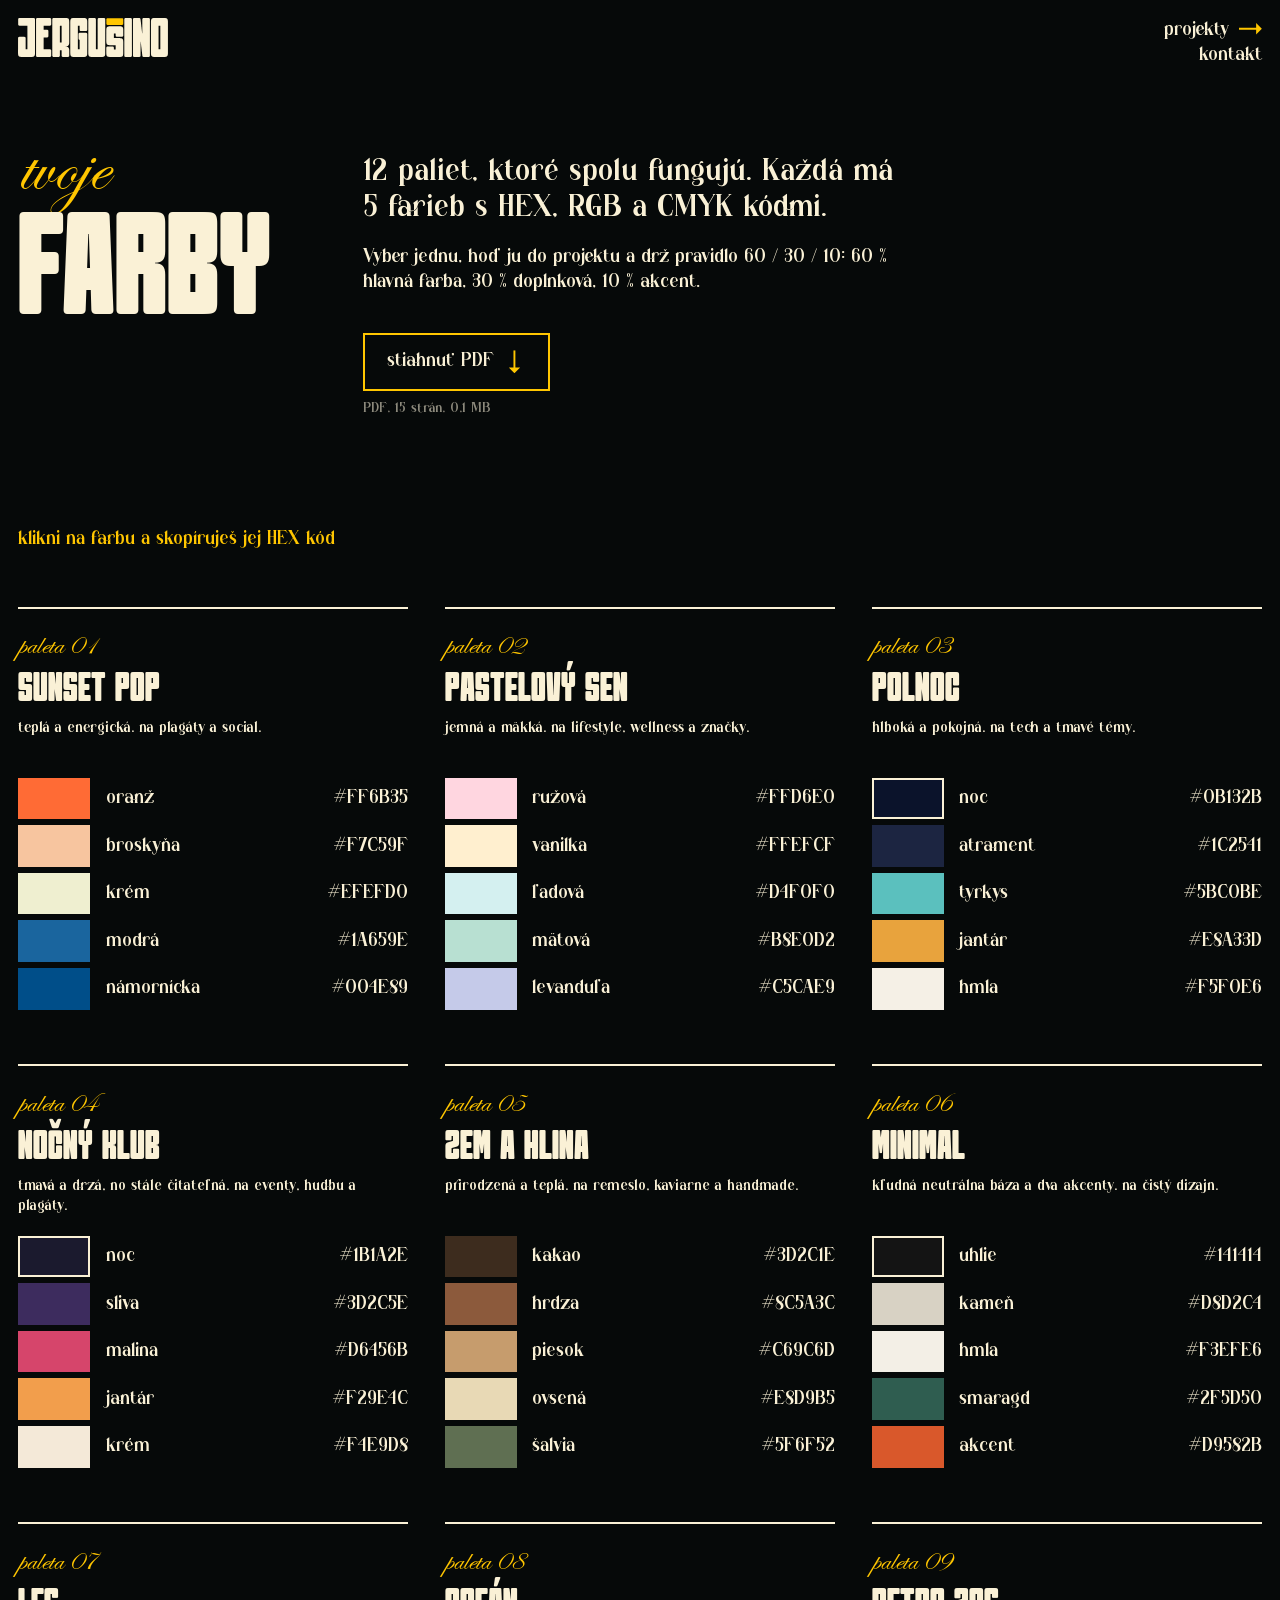
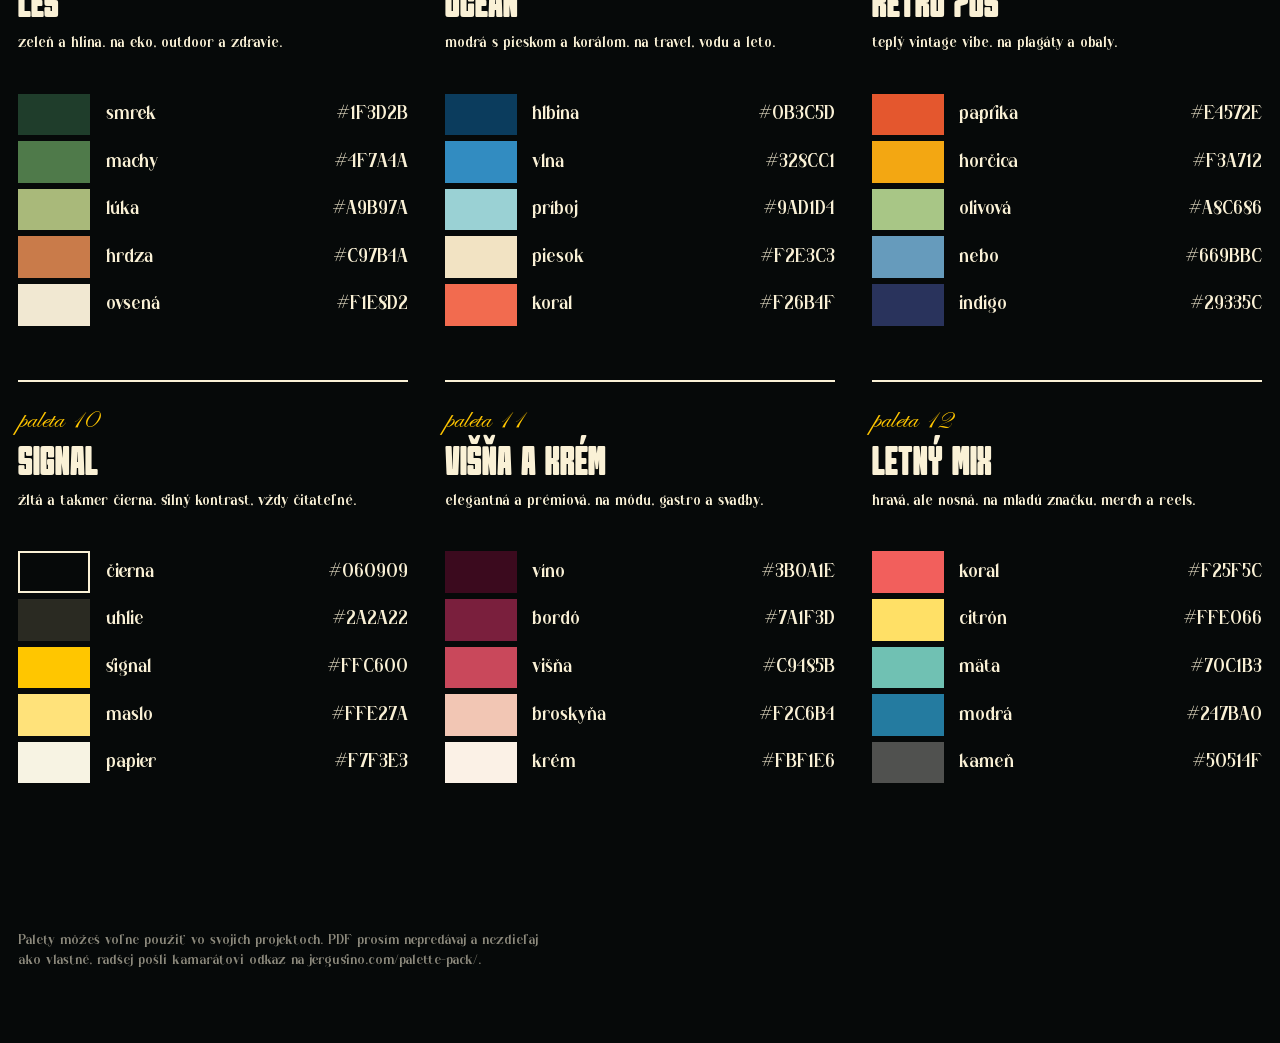
==== commit 0a5445d4: "Use v2 of the FARBY PDF (smaller text, CMYK codes) Co-Authored-By: Claude Opus 5.5 <noreply@anthropi" ====
--- a/pack/index.html
+++ b/pack/index.html
@@ -39,9 +39,9 @@
       </section>
 
       <article class="prose">
-        <p class="big">12 paliet, ktoré spolu fungujú. Každá má 5 farieb s HEX a RGB kódmi.</p>
+        <p class="big">12 paliet, ktoré spolu fungujú. Každá má 5 farieb s HEX, RGB a CMYK kódmi.</p>
         <p class="intro">Vyber jednu, hoď ju do projektu a drž pravidlo 60 / 30 / 10: 60 % hlavná farba, 30 % doplnková, 10 % akcent.</p>
-        <a class="dl" href="Jergusino-Farby-12-paliet.pdf" download>stiahnuť PDF <svg class="arr" viewBox="0 0 24 12" aria-hidden="true" focusable="false"><path d="M0 5h18V0l6 6-6 6V7H0z"/></svg></a>
+        <a class="dl" href="palette-pack.pdf" download>stiahnuť PDF <svg class="arr" viewBox="0 0 24 12" aria-hidden="true" focusable="false"><path d="M0 5h18V0l6 6-6 6V7H0z"/></svg></a>
         <p class="dl-meta">PDF, 15 strán, 0,1 MB</p>
       </article>
     </div>
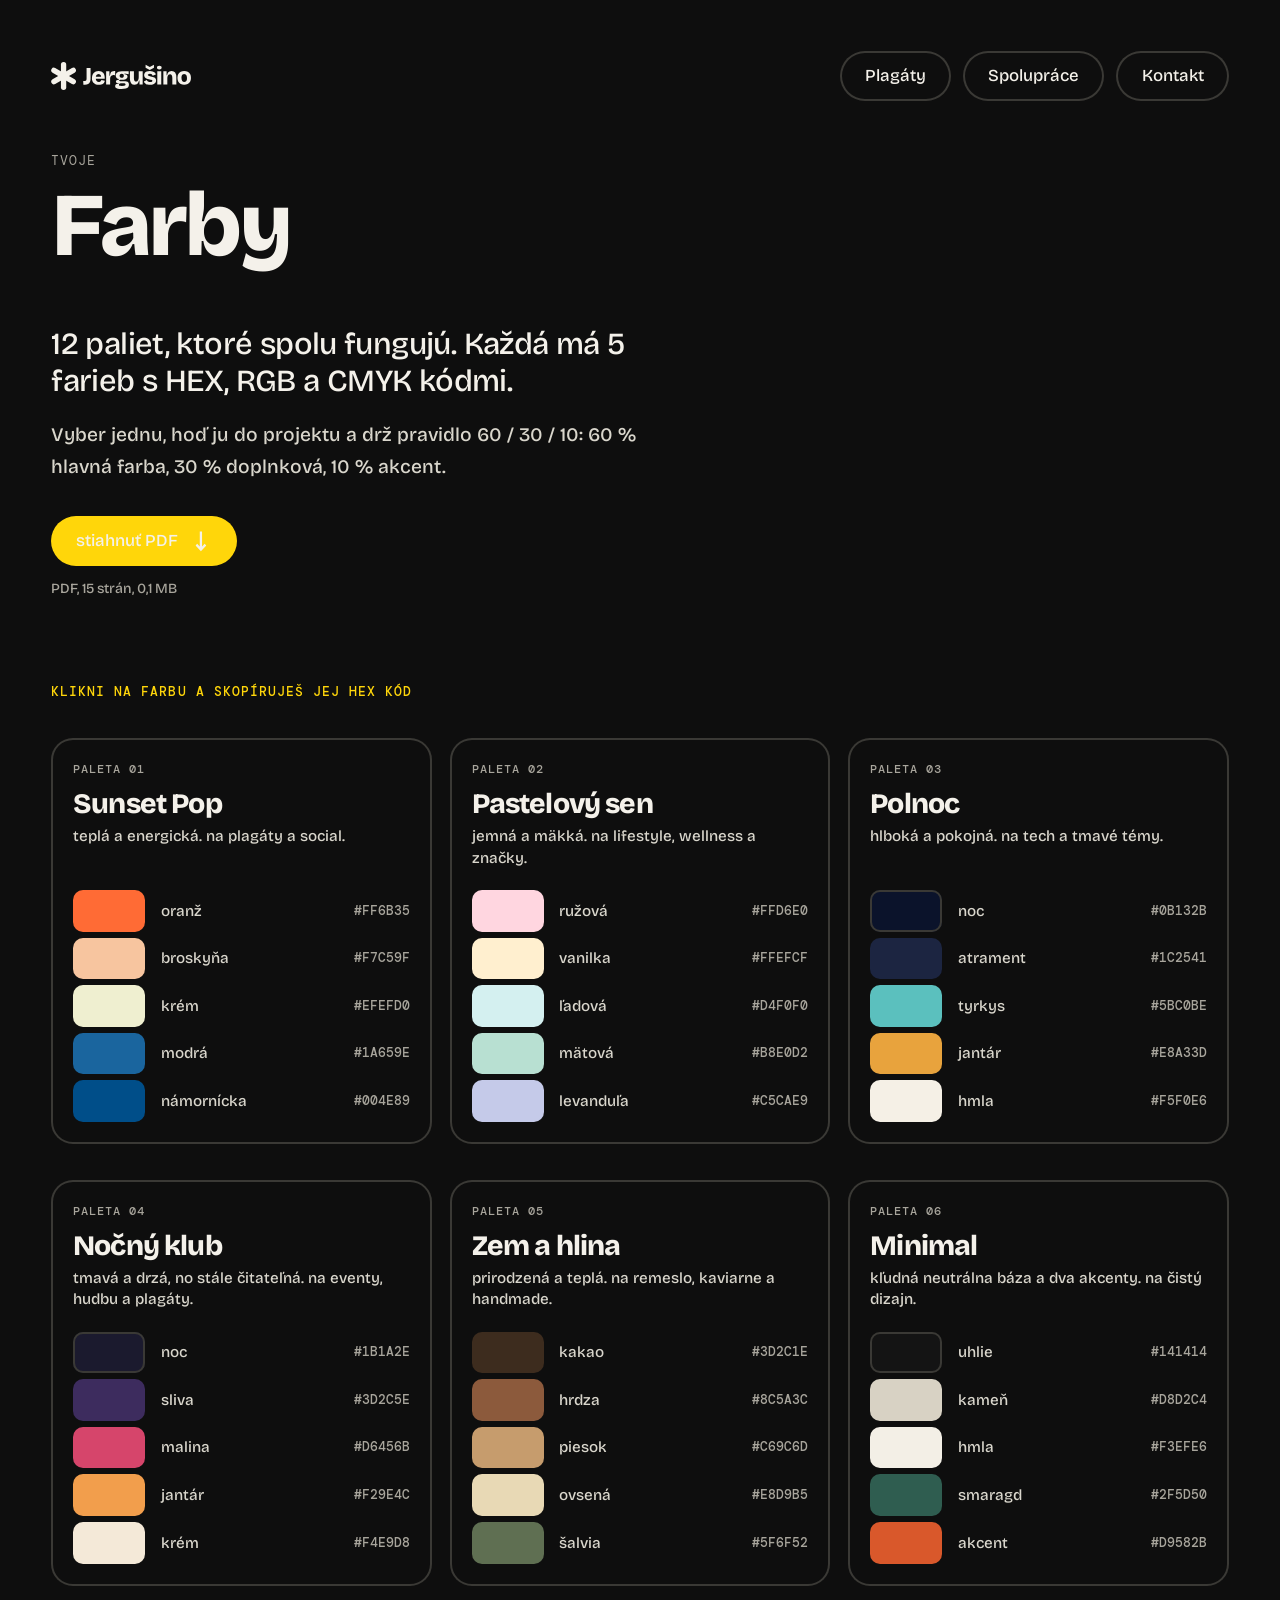
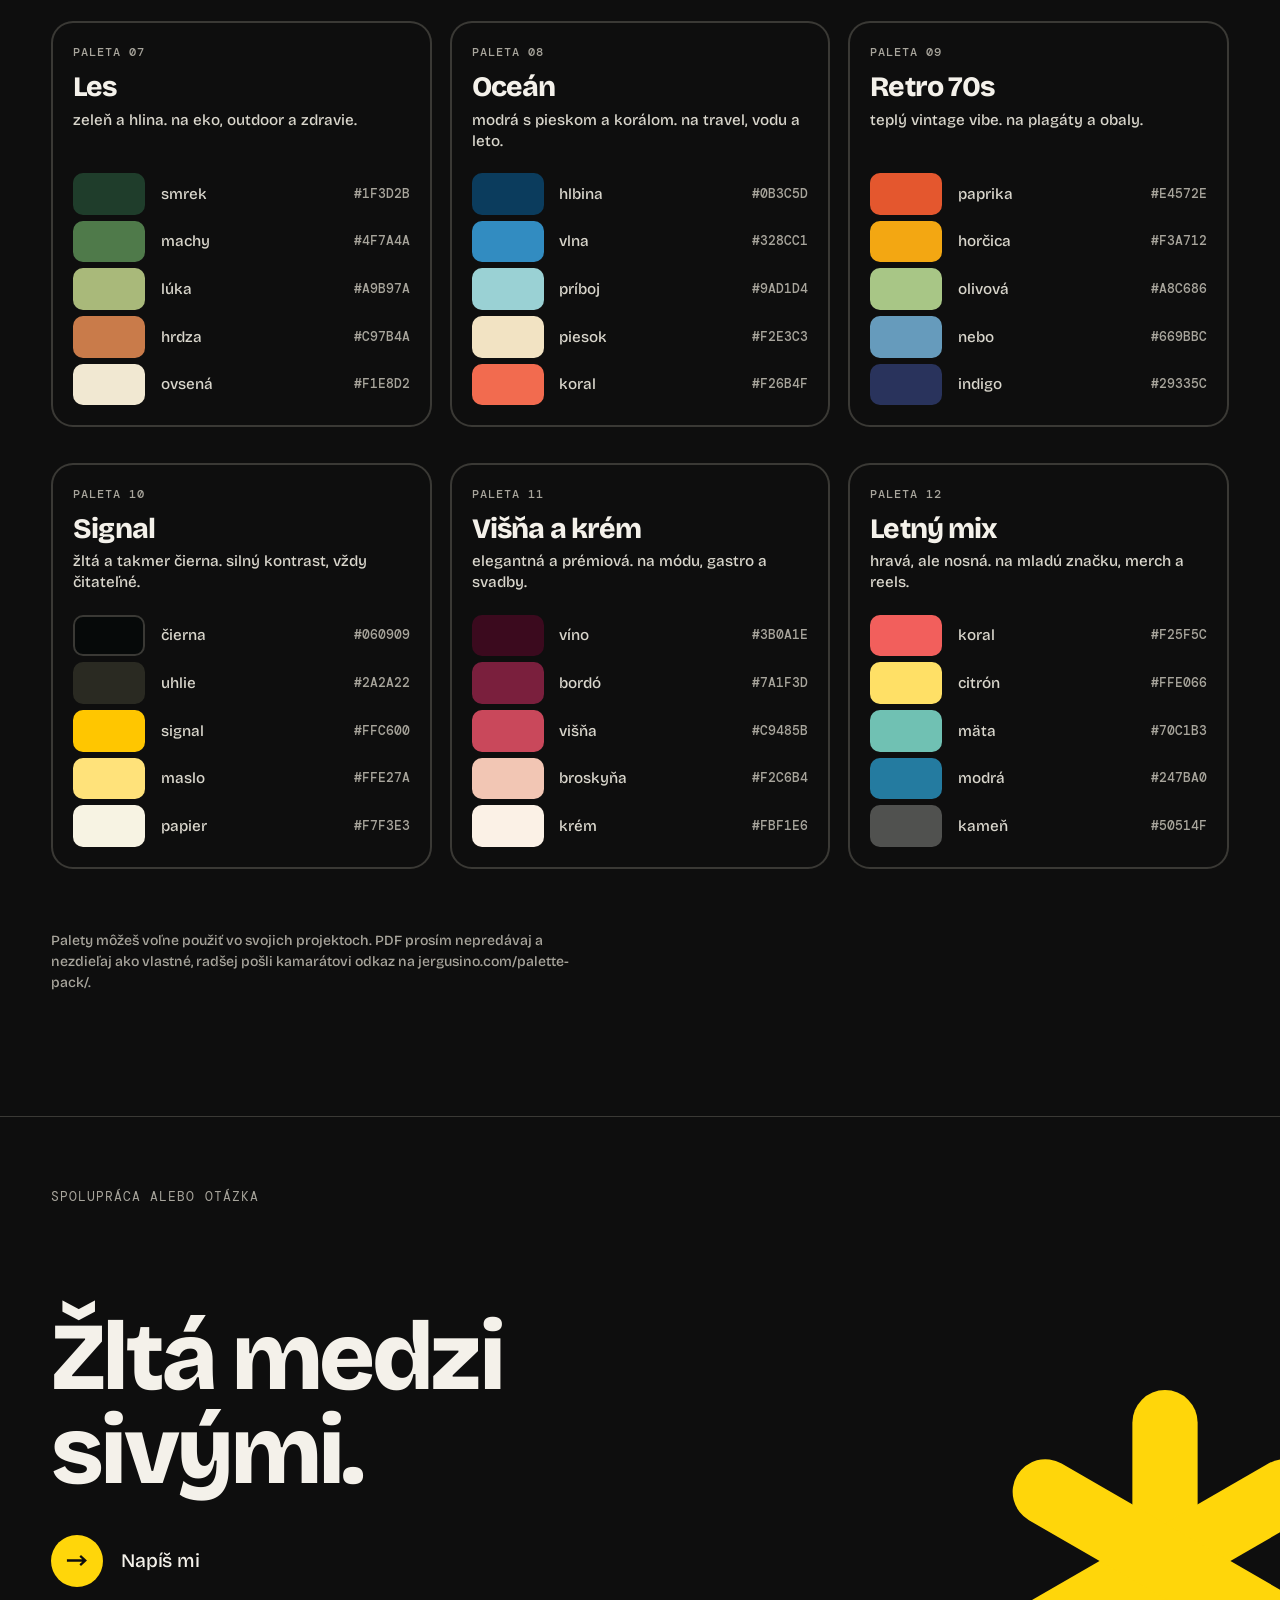
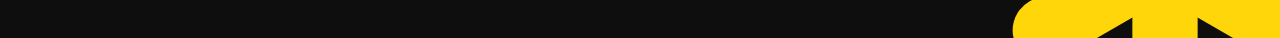
==== commit 80962510: "Restyle to the new Jergušino look: Bricolage Grotesque + DM Mono, new header/menu, pill buttons, rou" ====
--- a/pack/index.html
+++ b/pack/index.html
@@ -6,12 +6,12 @@
   <title>Farby · Jergušino</title>
   <meta name="description" content="FARBY: 12 farebných paliet, ktoré spolu fungujú. Stiahni si PDF.">
   <meta name="robots" content="noindex">
-  <meta name="theme-color" content="#060909">
+  <meta name="theme-color" content="#0E0E0E">
   <meta name="color-scheme" content="dark">
   <link rel="icon" href="../favicon.svg" type="image/svg+xml">
   <link rel="apple-touch-icon" href="../assets/img/apple-touch-icon.png">
-  <link rel="preload" href="../assets/fonts/Slithen.woff" as="font" type="font/woff" crossorigin>
-  <link rel="preload" href="../assets/fonts/Borisna.woff" as="font" type="font/woff" crossorigin>
+  <link rel="preload" href="../assets/fonts/BricolageGrotesque-ExtraBold.woff2" as="font" type="font/woff2" crossorigin>
+  <link rel="preload" href="../assets/fonts/BricolageGrotesque-Medium.woff2" as="font" type="font/woff2" crossorigin>
   <link rel="stylesheet" href="../assets/css/main.css">
   <link rel="stylesheet" href="../assets/css/newsletter.css">
   <link rel="stylesheet" href="../assets/css/pack.css">
@@ -20,28 +20,28 @@
   <a class="skip" href="#top">preskočiť na obsah</a>
 
   <header class="top">
-    <a class="top-mark" href="/" aria-label="Jergušino, domov">
-      <img src="../assets/img/wordmark.svg" alt="" width="1020" height="262">
+    <a class="brand" href="/" aria-label="Jergušino, domov">
+      <img class="logo-paper" src="../assets/img/logo-paper.svg" alt="" width="570" height="112">
+      <img class="logo-ink" src="../assets/img/logo-ink.svg" alt="" width="570" height="112">
     </a>
-    <nav class="top-nav" aria-label="Hlavná navigácia">
-      <a href="/projects/">projekty <svg class="arr" width="24" height="12" viewBox="0 0 24 12" aria-hidden="true" focusable="false"><path d="M0 5h18V0l6 6-6 6V7H0z"/></svg></a>
-      <a href="/kontakt/">kontakt</a>
+    <button type="button" class="menu-btn" aria-label="Menu" aria-expanded="false" aria-controls="site-nav"><span></span><span></span></button>
+    <nav class="nav" id="site-nav" aria-label="Hlavná navigácia">
+      <a class="pill" href="/plagaty/">Plagáty</a>
+      <a class="pill" href="/spoluprace/">Spolupráce</a>
+      <a class="pill" href="/kontakt/">Kontakt</a>
     </nav>
   </header>
 
   <main id="top" tabindex="-1">
+    <section class="sec-head sec-head--page">
+      <p class="label">tvoje</p>
+      <h1 class="h h--xl">Farby</h1>
+    </section>
     <div class="split">
-      <section class="hero hero--page hero--project">
-        <div class="lockup">
-          <p class="lead">tvoje</p>
-          <h1 class="title">Farby</h1>
-        </div>
-      </section>
-
-      <article class="prose">
+    <article class="prose">
         <p class="big">12 paliet, ktoré spolu fungujú. Každá má 5 farieb s HEX, RGB a CMYK kódmi.</p>
         <p class="intro">Vyber jednu, hoď ju do projektu a drž pravidlo 60 / 30 / 10: 60 % hlavná farba, 30 % doplnková, 10 % akcent.</p>
-        <a class="dl" href="palette-pack.pdf" download>stiahnuť PDF <svg class="arr" viewBox="0 0 24 12" aria-hidden="true" focusable="false"><path d="M0 5h18V0l6 6-6 6V7H0z"/></svg></a>
+        <a class="cta dl" href="palette-pack.pdf" download>stiahnuť PDF <svg class="arr" viewBox="0 0 48 24" width="24" height="12" aria-hidden="true" focusable="false"><path d="M2 12h40M31 2l11 10-11 10" fill="none" stroke="currentColor" stroke-width="5" stroke-linecap="butt" stroke-linejoin="miter"/></svg></a>
         <p class="dl-meta">PDF, 15 strán, 0,1 MB</p>
       </article>
     </div>
@@ -125,6 +125,13 @@
 
   <p class="fine"><span>Palety môžeš voľne použiť vo svojich projektoch. PDF prosím nepredávaj a nezdieľaj ako vlastné, radšej pošli kamarátovi odkaz na jergusino.com/palette-pack/.</span></p>
 
+  <section class="closing" aria-labelledby="closing-h">
+    <div class="closing-ast spin" aria-hidden="true"><svg class="ast" viewBox="0 0 200 200" aria-hidden="true" focusable="false"><g fill="none" stroke="currentColor" stroke-width="34" stroke-linecap="round"><line x1="100" y1="172" x2="100" y2="28"/><line x1="37.65" y1="136" x2="162.35" y2="64"/><line x1="162.35" y1="136" x2="37.65" y2="64"/></g></svg></div>
+    <p class="label">Spolupráca alebo&nbsp;otázka</p>
+    <h2 id="closing-h" class="display">Žltá medzi<br>sivými.</h2>
+    <a class="btn" href="/kontakt/"><span class="circ"><svg class="arr" viewBox="0 0 48 24" width="24" height="12" aria-hidden="true" focusable="false"><path d="M2 12h40M31 2l11 10-11 10" fill="none" stroke="currentColor" stroke-width="5" stroke-linecap="butt" stroke-linejoin="miter"/></svg></span><span class="btn-t">Napíš mi</span></a>
+  </section>
+
 <script>
   // Click a swatch: copy its HEX code.
   const tip = document.getElementById("tip");
@@ -138,5 +145,6 @@
     timer = setTimeout(() => (tip.textContent = idle), 2200);
   }));
 </script>
+  <script src="../assets/js/nav.js" defer></script>
 </body>
 </html>
--- a/assets/css/main.css
+++ b/assets/css/main.css
@@ -1,451 +1,405 @@
 /* ─────────────────────────────────────────────────────────────────────────────
-   Jergušino: stylesheet. Built from the brand guide (v5).
-   Three colours, three fonts, nothing else.
-   No gradients, shadows, blur, transparency or fades: colour changes are hard.
+   Jergušino: stylesheet, rebrand v2. Built like the carousel system, not just recoloured:
+   surfaces (yellow cover/closing, ink content), a top row, one big headline, DM Mono labels,
+   28 px panels, circle-arrow buttons, 6 px pills. Flat colour, no gradients, no shadows.
+   One yellow moment per view; yellow text only on ink.
    ───────────────────────────────────────────────────────────────────────────── */
-
-/* Fonts ─ Slithen (headlines), Borisna (text), Edwardian Script ITC (script lead-ins).
-   Put Edwardian.woff2 / .woff / .ttf into assets/fonts/ (see README). */
-@font-face {
-  font-family: "Slithen";
-  src: url("../fonts/Slithen.woff") format("woff"), url("../fonts/Slithen.ttf") format("truetype");
-  font-display: swap;
-}
-@font-face {
-  font-family: "Borisna";
-  src: url("../fonts/Borisna.woff") format("woff"), url("../fonts/Borisna.ttf") format("truetype");
-  font-display: swap;
-}
-@font-face {
-  font-family: "Edwardian";
-  src: url("../fonts/Edwardian.woff2") format("woff2"), url("../fonts/Edwardian.woff") format("woff"),
-    url("../fonts/Edwardian.ttf") format("truetype");
-  font-display: swap;
-  /* pin the metrics so the gap above the wordmark is identical in every browser */
-  ascent-override: 85.06%;
-  descent-override: 32.81%;
-  line-gap-override: 0%;
-}
+@font-face { font-family: "Bricolage Grotesque"; src: url("../fonts/BricolageGrotesque-ExtraBold.woff2") format("woff2"); font-weight: 800; font-display: swap; }
+@font-face { font-family: "Bricolage Grotesque"; src: url("../fonts/BricolageGrotesque-Medium.woff2") format("woff2"); font-weight: 500; font-display: swap; }
+@font-face { font-family: "DM Mono"; src: url("../fonts/DMMono-Regular.woff2") format("woff2"); font-weight: 400; font-display: swap; }
+@font-face { font-family: "DM Mono"; src: url("../fonts/DMMono-Medium.woff2") format("woff2"); font-weight: 500; font-display: swap; }
 
 :root {
-  /* colour */
-  --ink: #060909;
-  --cream: #faf1d6;
-  --yellow: #ffc600;
-
-  /* space and type tokens, all worked out from the width W (guide, section 5) */
-  /* --W: the width the layout uses. The full screen width, except on very wide, short screens
-     (wider than 1.9 x the height), where everything stays in a centred column of that size. */
-  --W: min(100vw, 190vh);
-  --W: min(100vw, 190svh);
-  --F: max(12px, calc(var(--W) / 70));       /* frame: outer margin of loud layouts */
-  --G: calc(var(--F) * 1.4);                 /* gap: script to the thing it introduces */
-  --F4: max(20px, calc(var(--W) * 4 / 70));  /* margin of text-heavy layouts (4F) */
-  --T: calc(var(--W) / 21);                  /* text token; headlines use 2T to 4T */
-
-  --f-head: "Slithen", "Impact", "Arial Narrow", sans-serif;
-  --f-text: "Borisna", Georgia, "Times New Roman", serif;
-  --f-script: "Edwardian", "Edwardian Script ITC", "Snell Roundhand", "Apple Chancery", "URW Chancery L", cursive;
-
-  --body: clamp(1.0625rem, 0.95rem + 0.3vw, 1.375rem);   /* never below 17px */
-}
+  --ink: #0e0e0e; --paper: #f4f1ea; --yellow: #ffd60a;
+  --paper-soft: #d9d6cc; --ash: #a8a59c; --stone: #5c5a53; --line: #3a3935;
+
+  --m: clamp(20px, 4vw, 72px);                 /* page margin (the carousel's 72 px) */
+  --gap: clamp(12px, 1.4vw, 24px);
+  --r-panel: 28px; --r-card: 22px; --r-label: 6px;
+  --f: "Bricolage Grotesque", "Helvetica Neue", Arial, sans-serif;
+  --mono: "DM Mono", ui-monospace, Menlo, monospace;
+
+  --surface: var(--ink); --text: var(--paper); --text-soft: var(--paper-soft); --muted: var(--ash); --hair: var(--line);
+  --ease-out: cubic-bezier(0.2, 0, 0, 1); --ease-in: cubic-bezier(0.6, 0, 1, 1);
+}
+/* yellow pages (home hero, contact, closing): ink text */
+.on-yellow { --surface: var(--yellow); --text: var(--ink); --text-soft: var(--ink); --muted: var(--stone); --hair: var(--ink); }
 
 *, *::before, *::after { box-sizing: border-box; }
-
-html { background: var(--ink); color-scheme: dark; -webkit-text-size-adjust: 100%; }
-
-body {
-  margin: 0;
-  background: var(--ink);
-  color: var(--cream);
-  font-family: var(--f-text);
-  font-size: var(--body);
-  line-height: 1.3;
-  -webkit-font-smoothing: antialiased;
-}
-
+html { background: var(--ink); color-scheme: dark; -webkit-text-size-adjust: 100%; scroll-behavior: smooth; }
+body { margin: 0; background: var(--surface); color: var(--text-soft); font-family: var(--f); font-weight: 500; font-size: clamp(1.0625rem, 1rem + 0.25vw, 1.2rem); line-height: 1.6; -webkit-font-smoothing: antialiased; overflow-x: clip; }
 h1, h2, p, ol, ul, dl, dd, figure { margin: 0; padding: 0; }
 img { display: block; max-width: 100%; height: auto; }
 ::selection { background: var(--yellow); color: var(--ink); }
-
-/* Links: Cream with a Yellow marker. Hover and focus change colour, never opacity. */
-a { color: var(--cream); text-decoration: none; }
-a:hover, a:focus-visible { color: var(--yellow); }
-:focus-visible { outline: 3px solid var(--yellow); outline-offset: 4px; }
-.arr { display: inline-block; width: 1.2em; height: 0.6em; fill: var(--yellow); vertical-align: 0.02em; margin-left: 0.2em; }
-
+a { color: inherit; text-decoration: none; }
+:focus-visible { outline: 3px solid var(--yellow); outline-offset: 4px; border-radius: 4px; }
+.on-yellow :focus-visible { outline-color: var(--ink); }
 .sr { position: absolute; width: 1px; height: 1px; overflow: hidden; clip: rect(0 0 0 0); white-space: nowrap; }
-
-/* Images are two-tone: every pixel is Ink or Cream. Own brand artwork opts out with .raw */
-.prose img, .yt img, .cover img, .gallery img { filter: url(#twotone); }
-.prose img.raw, .cover img.raw, .gallery img.raw { filter: none; }
-
-/* ── Header: the mark top-left, a small text group top-right ───────────────── */
-.top {
-  position: absolute;
-  z-index: 2;
-  top: var(--F);
-  left: var(--F);
-  right: var(--F);
-  display: flex;
-  justify-content: space-between;
-  align-items: flex-start;
-}
-.top-mark { display: block; line-height: 0; }
-.top-mark img { width: 150px; height: auto; }
-.top-nav { margin-left: auto; text-align: right; }
-.top-nav a { display: block; }
-.top-nav a[aria-current] { color: var(--yellow); }
-
-/* ── Hero: loud, one big thing, anchored bottom-left at F ──────────────────── */
-.hero { position: relative; min-height: 100vh; min-height: 100svh; }
-.hero--page { min-height: 72vh; min-height: 72svh; --title-size: calc(var(--T) * 3); }
-.hero--projects { --title-size: calc(var(--T) * 4); }
-/* one project: no tall empty stage, the title sits just under the header and the text follows */
-.hero--project { min-height: 0; padding-top: calc(var(--F) * 7); }
-.hero--project .lockup { position: static; margin: 0 var(--F); }
-body.project .prose { margin-top: calc(var(--F) * 0.9 - 0.9em); }   /* (pulls up past the empty line space of the big title and the details) */   /* the details sit close under the title… */
-body.project .prose .meta + * { margin-top: calc(var(--F) * 3.2); }   /* …and the description stands apart */
-body.project .back { margin-top: calc(var(--F) * 2); }
-
-.lockup { position: absolute; left: var(--F); right: var(--F); bottom: var(--F); }
-
-/* script lead-in: yellow, lowercase, left-aligned, G above what it introduces */
-.lead {
-  font-family: var(--f-script);
-  color: var(--yellow);
-  line-height: 1;
-  white-space: nowrap;
-  --d: 0.011em;                                     /* how far the deepest letter dips below the baseline */
-}
-.lead.desc { --d: 0.328em; }                        /* g j p q y f */
-
-/* home: the primary lockup (i am + JERGUSINO). Wordmark = W - 2F wide, 0.257 x as tall. */
-.hero--home { --wm-h: calc((var(--W) - 2 * var(--F)) * 0.257); }
-.hero--home .lead {
-  font-size: calc(var(--wm-h) * 0.771);           /* 0.29 x wordmark height, i-dot to baseline */
-  margin-bottom: calc(var(--G) + var(--d) - 0.24em);
-}
-.wm-mask { line-height: 0; clip-path: inset(-100vh 0 0 0); }   /* clips the letters below the baseline, leaves the sky open for the bar */
-.wordmark { display: block; width: 100%; height: auto; overflow: visible; }
-.wm-l { fill: var(--cream); fill-rule: evenodd; }
-.wm-bar { fill: var(--yellow); }
-
-/* pages: script + Slithen headline */
-.title {
-  font-family: var(--f-head);
-  font-weight: 400;
-  font-size: var(--title-size);
-  line-height: 0.9;
-  text-transform: uppercase;
-  letter-spacing: 0;
-  color: var(--cream);
-  overflow-wrap: anywhere;
-}
-.hero--page .lead {
-  font-size: calc(var(--title-size) * 0.54);       /* 0.29 x cap height of the headline */
-  margin-bottom: calc(var(--G) + var(--d) - 0.24em + var(--acc, 0px));
-}
-.hero--page.has-accent { --acc: calc(var(--title-size) * 0.28); }   /* clear of Š, Č, Ž... */
-
-/* ── Quiet break between sections: one centred line ────────────────────────── */
-.quiet-break { padding: calc(var(--F) * 8) 0 calc(var(--F) * 3); display: grid; place-items: center; }
-.quiet-line { font: inherit; font-size: clamp(1.4rem, 2.4vw, 2.6rem); text-align: center; }
-
-/* ── Project list ──────────────────────────────────────────────────────────── */
-.list { padding: 0 var(--F); }   /* same left edge as the title */
-
-.controls { display: flex; flex-wrap: wrap; align-items: baseline; gap: 0.6em calc(var(--F) * 3); padding: 0 0 calc(var(--F) * 2); margin-top: calc(var(--F) * 2); }
-.controls[hidden], .empty[hidden] { display: none; }
-.ctl { display: flex; flex-wrap: wrap; align-items: baseline; gap: 0.2em 1.2em; }
-.ctl-l { color: var(--yellow); }                     /* Yellow marks what is a pointer: the caption of each control */
-.ctl button {
-  font: inherit; color: var(--cream); background: none; border: 0; padding: 0; cursor: pointer; border-radius: 0;
-}
-.ctl button:hover, .ctl button:focus-visible { color: var(--yellow); }
-.ctl button[aria-pressed="true"] { color: var(--yellow); text-decoration: underline; text-decoration-thickness: 2px; text-underline-offset: 0.25em; }
-.ctl-search input {
-  font: inherit; color: var(--cream); background: none; border: 0; border-bottom: 2px solid var(--cream); border-radius: 0;
-  padding: 0 0 0.1em; width: 11em; max-width: 100%; caret-color: var(--yellow); outline: none; -webkit-appearance: none; appearance: none;
-}
-.ctl-search input:hover, .ctl-search input:focus { border-bottom-color: var(--yellow); }
-.ctl-search input::-webkit-search-cancel-button { -webkit-appearance: none; appearance: none; }
-
-/* poster wall: images only, in staggered columns like bricks. A click opens the poster's page. */
-/* columns: 6 on computers, 5 on small laptops, 3 on tablets, 2 on phones; every second column hangs half a poster lower */
-.pgrid {
-  --cols: 6;
-  list-style: none;
-  display: grid;
-  grid-template-columns: repeat(var(--cols), minmax(0, 1fr));
-  gap: var(--F);
-  padding-bottom: calc((var(--W) - 2 * var(--F)) / var(--cols) * 0.72 + var(--F));        /* room for the half-card the even columns hang down */
-}
-.pcard:nth-child(even) { transform: translateY(calc(50% + var(--F) / 2)); }
-.pcard a { display: block; position: relative; overflow: hidden; aspect-ratio: 7 / 10; }
-.pcard img { display: block; width: 100%; height: 100%; object-fit: cover; }
-/* hover: the Yellow bar of the logo drops onto the top edge of the poster (hard-edged, no fade);
-   it leaves faster than it comes (exits accelerate). Touch screens skip it. */
-.pcard a::before {
-  content: ""; position: absolute; z-index: 1; left: 0; right: 0; top: 0;
-  height: calc(var(--F) * 1.1); background: var(--yellow);
-  transform: translateY(-110%);
-  transition: transform 0.1s cubic-bezier(0.6, 0, 1, 1);
-}
-.pcard a:focus-visible { outline: 3px solid var(--yellow); outline-offset: 6px; }
-.pcard a:focus-visible::before { transform: none; }
+.ast { display: block; width: 100%; height: auto; overflow: visible; }
+.skip { position: absolute; z-index: 90; left: var(--m); top: -10em; background: var(--yellow); color: var(--ink); padding: 0.4em 0.8em; border-radius: var(--r-label); font-family: var(--mono); font-size: 0.8rem; text-transform: uppercase; letter-spacing: 0.08em; }
+.skip:focus { top: 12px; }
+main:focus { outline: none; }
+
+/* ── type roles ─────────────────────────────────────────────────────────────── */
+.label, .pill, .cap, .count, .meta dt, .chip, .pg-t small, .contact-label, .v-bar, .ctl-l { font-family: var(--mono); font-weight: 400; font-size: clamp(0.72rem, 0.7rem + 0.12vw, 0.85rem); letter-spacing: 0.08em; text-transform: uppercase; line-height: 1.2; }
+.label { color: var(--muted); }
+.display { font-family: var(--f); font-weight: 800; letter-spacing: -0.04em; line-height: 0.98; color: var(--text); font-size: clamp(2.6rem, 8vw, 8.5rem); }
+.h { font-family: var(--f); font-weight: 800; letter-spacing: -0.03em; line-height: 1.02; color: var(--text); font-size: clamp(1.8rem, 3.6vw, 3.6rem); }
+.h--xl { font-size: clamp(2.6rem, 7vw, 7rem); letter-spacing: -0.04em; line-height: 0.98; }
+
+/* ── buttons: circle with an arrow (primary), pill label (secondary) ─────────── */
+.circ { display: inline-grid; place-items: center; flex: none; width: 52px; height: 52px; border-radius: 50%; background: var(--yellow); color: var(--ink); transition: transform 0.2s var(--ease-out), background 0.1s; }
+.circ .arr { width: 22px; height: 11px; margin: 0; }
+.arr { display: inline-block; width: 1.1em; height: 0.55em; vertical-align: 0.02em; margin-left: 0.25em; }
+.circ--back .arr { transform: scaleX(-1); }
+.btn { display: inline-flex; align-items: center; gap: 18px; color: var(--text); }
+.btn-t { font-weight: 500; letter-spacing: -0.01em; font-size: clamp(1.1rem, 1.5vw, 1.4rem); line-height: 1; }
+.btn:hover .circ, .btn:focus-visible .circ, .page-arrow:hover .circ, .page-arrow:focus-visible .circ, .contact-row:hover .circ { transform: translateX(6px) scale(1.08); }
+.btn:focus-visible { outline-offset: 8px; }
+.btn--sm .btn-t { font-size: 1.05rem; }
+.btn--sm .circ { width: 44px; height: 44px; } .btn--sm .circ .arr { width: 20px; height: 10px; }
+.btn--wide { display: flex; justify-content: center; margin: calc(var(--m) * 1.6) var(--m) 0; }
+.pill { display: inline-block; padding: 0.7em 1.05em 0.62em; border: 2px solid currentColor; border-radius: var(--r-label); color: var(--text); transition: background 0.1s, color 0.1s, border-color 0.1s; cursor: pointer; background: none; }
+.pill:hover, .pill:focus-visible { background: var(--text); color: var(--surface); border-color: var(--text); }
+.pill[aria-current] { background: var(--yellow); border-color: var(--yellow); color: var(--ink); }
+.btnrow { display: flex; flex-wrap: wrap; align-items: center; gap: 24px; margin-top: calc(var(--m) * 0.8); }
+
+/* ── top row: logo left, nav right (as on the carousel slides) ───────────────── */
+.top { position: absolute; z-index: 5; top: var(--m); left: var(--m); right: var(--m); display: flex; justify-content: space-between; align-items: center; gap: 16px; }
+.brand { display: block; line-height: 0; }
+.brand img { width: clamp(120px, 11vw, 168px); height: auto; }
+.logo-ink { display: none; }
+.nav { display: flex; gap: 12px; }
+.nav .pill { font-family: var(--sans, inherit); font-weight: 500; font-size: 1.05rem; letter-spacing: 0; text-transform: none; line-height: 1; padding: 1em 1.5em 0.95em; border: 0; border-radius: 999px; color: var(--paper); box-shadow: inset 0 0 0 2px var(--line); transition: transform 0.2s var(--ease-out), box-shadow 0.1s, background 0.1s, color 0.1s; }
+.nav .pill:hover, .nav .pill:focus-visible { background: none; color: var(--paper); box-shadow: inset 0 0 0 2px var(--paper); transform: translateY(-2px); }
+.nav .pill[aria-current] { background: var(--yellow); color: var(--ink); box-shadow: none; }
+
+/* section heads */
+.sec-head { padding: 0 var(--m); }
+.sec-head .label { margin-bottom: 1.1em; }
+.sec-head--page { padding-top: clamp(110px, 17vh, 190px); padding-bottom: calc(var(--m) * 1.1); }
+
+/* ── Home hero: a field of grey asterisks, one of them yellow and following you. Headline, one clear CTA, a reel of real work. ─ */
+.hero { position: relative; min-height: 100vh; min-height: 100svh; background: var(--ink); overflow: hidden; display: flex; flex-direction: column; justify-content: flex-end; }
+.field { position: absolute; inset: 0; width: 100%; height: 100%; display: block; }
+.hero-in { position: relative; z-index: 1; padding: clamp(120px, 20vh, 220px) var(--m) clamp(28px, 5vh, 56px); max-width: 64rem; pointer-events: none; }
+.hero-in a { pointer-events: auto; }
+.eyebrow { display: inline-flex; align-items: center; gap: 0.7em; padding: 0.55em 0.9em 0.5em; border: 1px solid var(--line); border-radius: 999px; font-family: var(--mono); font-size: 0.8rem; letter-spacing: 0.08em; text-transform: uppercase; color: var(--paper-soft); background: var(--ink); margin-bottom: 1.6em; }
+.eyebrow .dot { width: 0.6em; height: 0.6em; border-radius: 50%; background: var(--yellow); }
+.hero-h { font-size: clamp(2.4rem, 6.4vw, 6.4rem); line-height: 1; letter-spacing: -0.04em; color: var(--paper); }
+.hero-h .ln { display: block; overflow: hidden; padding-bottom: 0.1em; margin-bottom: -0.1em; }
+.hero-h .ln > span { display: block; }
+.hero-sub { max-width: 30em; margin-top: 1.4em; color: var(--paper-soft); display: inline-block; }
+.hero-cta { display: flex; flex-wrap: wrap; gap: 12px; margin-top: 2em; }
+/* soft ink glow under each piece of hero text, so it reads cleanly over the asterisk field */
+.hero-h, .hero-sub, .hero-cta { position: relative; }
+.hero-h::before, .hero-sub::before, .hero-cta::before, .eyebrow::before { content: ""; position: absolute; z-index: -1; pointer-events: none; inset: -0.25em -0.6em; background: radial-gradient(ellipse closest-side at 50% 50%, rgba(14, 14, 14, 0.94) 0%, rgba(14, 14, 14, 0.82) 45%, rgba(14, 14, 14, 0) 100%); }
+.hero-h::before { inset: -0.15em -0.5em; }
+.hero-sub::before { inset: -0.7em -1.2em; }
+.hero-cta::before { inset: -1em -1.6em; }
+.eyebrow { position: relative; background: rgba(14, 14, 14, 0.85); }
+.eyebrow::before { inset: -0.9em -1.4em; border-radius: 0; z-index: -1; }
+.cta { display: inline-flex; align-items: center; gap: 0.7em; padding: 1em 1.5em 0.95em; border-radius: 999px; background: var(--yellow); color: var(--ink); font-weight: 500; font-size: 1.05rem; line-height: 1; transition: transform 0.2s var(--ease-out), background 0.1s, color 0.1s; }
+.cta .arr { width: 1.3em; height: 0.65em; margin: 0; transition: transform 0.2s var(--ease-out); }
+.cta:hover, .cta:focus-visible { transform: translateY(-2px); }
+.cta:hover .arr, .cta:focus-visible .arr { transform: translateX(4px); }
+.cta--ghost { background: transparent; color: var(--paper); box-shadow: inset 0 0 0 2px var(--line); }
+.cta--ghost:hover, .cta--ghost:focus-visible { box-shadow: inset 0 0 0 2px var(--paper); }
+/* brand strip: the brands I've worked with, quiet until hovered */
+.brands { position: relative; z-index: 1; display: flex; align-items: center; gap: 20px 48px; flex-wrap: wrap; padding: 28px var(--m) 32px; background: var(--ink); border-top: 1px solid var(--line); }
+.brands .label { margin: 0; }
+.brands-list { list-style: none; margin: 0; padding: 0; display: flex; flex-wrap: wrap; align-items: center; gap: 16px 48px; }
+.brands-list a { display: flex; align-items: center; min-height: 44px; color: var(--ash); transition: color 0.2s, transform 0.25s var(--ease-out); }
+.brands-list a:hover, .brands-list a:focus-visible { color: var(--yellow); transform: translateY(-2px); }
+.brands-list .wordmark { font-weight: 800; font-size: clamp(1.5rem, 3vw, 2.2rem); letter-spacing: -0.04em; line-height: 1; }
+.brands-list img { display: block; height: clamp(28px, 3vw, 38px); margin: -6px 0; width: auto; filter: grayscale(1) brightness(0) invert(0.6); transition: filter 0.2s; }
+.brands-list a:hover img, .brands-list a:focus-visible img { filter: grayscale(1) brightness(0) invert(1); }
+@media (max-width: 700px) { .field { opacity: 0.5; } .hero-h { font-size: 11vw; } .hero-in { padding-top: 110px; } }
+
+/* ── Poster wall: even grid of posters in 22 px panels, captions as mono labels ─ */
+.wall { padding: calc(var(--m) * 2.4) 0 0; }
+.wall .sec-head { display: flex; justify-content: space-between; align-items: end; flex-wrap: wrap; gap: 8px; margin-bottom: calc(var(--m) * 0.9); }
+.wall .sec-head .label { margin: 0 0 0.8em; order: 2; }
+.list.wall { padding-top: 0; }
+.pgrid { list-style: none; display: grid; grid-template-columns: repeat(4, minmax(0, 1fr)); gap: calc(var(--gap) * 1.6) var(--gap); padding: 0 var(--m); }
+.pcard a { display: block; position: relative; overflow: hidden; aspect-ratio: 7 / 10; border-radius: var(--r-card); background: var(--line); }
+.pcard img { width: 100%; height: 100%; object-fit: cover; transition: transform 0.4s var(--ease-out), filter 0.15s; }
+.cap { display: flex; justify-content: space-between; gap: 12px; margin-top: 12px; color: var(--muted); }
+.cap span:first-child { color: var(--paper-soft); overflow: hidden; text-overflow: ellipsis; white-space: nowrap; }
+/* the idea in one hover: yellow among the grey. Hover one poster and the rest of the wall goes grey. */
 @media (hover: hover) {
-  .pcard a:hover::before { transform: none; transition: transform 0.2s cubic-bezier(0.2, 0, 0, 1); }
-}
-@media (prefers-reduced-motion: reduce) { .pcard a::before { transition: none; } }
-@media (max-width: 1279px) {
-  .pgrid { --cols: 5; }
-  .pcard:nth-child(even) { transform: none; }
-  .pcard:nth-child(5n+2), .pcard:nth-child(5n+4) { transform: translateY(calc(50% + var(--F) / 2)); }
-}
-@media (max-width: 999px) {
-  .pgrid { --cols: 3; }
-  .pcard:nth-child(5n+2), .pcard:nth-child(5n+4) { transform: none; }
-  .pcard:nth-child(3n+2) { transform: translateY(calc(50% + var(--F) / 2)); }
-}
-@media (max-width: 640px) {
-  .pgrid { --cols: 2; }
-  .pcard:nth-child(3n+2) { transform: none; }
-  .pcard:nth-child(even) { transform: translateY(calc(50% + var(--F) / 2)); }
-}
-
-.more { padding: calc(var(--F) * 2) 0 var(--F4); }
-.empty { padding: var(--F) 0; }
-
-/* ── Project page: one left-aligned column, 4F margin, about 70 characters wide ─ */
-.prose { margin: var(--F4) 0 0 var(--F); max-width: min(70ch, calc(var(--W) - 2 * var(--F4))); }
+  .pgrid:has(.pcard a:hover) .pcard:not(:hover) img { filter: grayscale(0.85) brightness(0.8); }
+  .pcard a:hover img { transform: scale(1.02); }
+  .pcard:hover .cap span:first-child { color: var(--yellow); }
+}
+.pcard a::after { content: ""; position: absolute; z-index: 1; right: 12px; bottom: 12px; width: 52px; height: 52px; border-radius: 50%;
+  background: var(--yellow) url("data:image/svg+xml,%3Csvg xmlns='http://www.w3.org/2000/svg' viewBox='0 0 48 24'%3E%3Cpath d='M6 12h30M26 3l10 9-10 9' fill='none' stroke='%230E0E0E' stroke-width='5'/%3E%3C/svg%3E") center / 28px no-repeat;
+  transform: scale(0); transition: transform 0.1s var(--ease-in); }
+.pcard a:focus-visible { outline: 3px solid var(--yellow); outline-offset: 5px; }
+.pcard a:focus-visible::after { transform: none; }
+@media (hover: hover) { .pcard a:hover::after { transform: none; transition: transform 0.25s cubic-bezier(0.3, 1.5, 0.4, 1); } }
+@media (max-width: 1100px) { .pgrid { grid-template-columns: repeat(3, minmax(0, 1fr)); } }
+@media (max-width: 700px) { .pgrid { grid-template-columns: repeat(2, minmax(0, 1fr)); } .circ { width: 56px; height: 56px; } }
+@media (min-width: 1300px) { .pgrid:not(.pgrid--flat) { grid-template-columns: repeat(5, minmax(0, 1fr)); } }
+@media (min-width: 1700px) { .pgrid:not(.pgrid--flat) { grid-template-columns: repeat(6, minmax(0, 1fr)); } }
+.empty { padding: var(--m); }
+.empty[hidden], .controls[hidden] { display: none; }
+
+/* filters: mono label + pills, the pressed one is the yellow highlight */
+.controls { display: flex; flex-wrap: wrap; gap: 14px 40px; padding: 0 var(--m) calc(var(--m) * 0.9); }
+.ctl { display: flex; flex-wrap: wrap; align-items: center; gap: 8px; }
+.ctl-l { color: var(--muted); margin-right: 6px; }
+.dd { position: relative; }
+.dd::after { content: ""; position: absolute; right: 1.1em; top: 50%; width: 7px; height: 7px; margin-top: -6px; border-right: 2px solid var(--paper); border-bottom: 2px solid var(--paper); transform: rotate(45deg); transition: transform 0.3s var(--ease-out), margin-top 0.3s var(--ease-out); pointer-events: none; }
+.dd.open::after { transform: rotate(225deg); margin-top: -2px; }
+.dd-native { position: absolute; width: 1px; height: 1px; opacity: 0; pointer-events: none; }
+.dd-btn { transition: border-color 0.1s, transform 0.15s var(--ease-out); font-family: var(--mono); font-size: 0.8rem; letter-spacing: 0.08em; text-transform: uppercase; text-align: left; color: var(--paper); background: var(--ink); border: 2px solid var(--line); border-radius: var(--r-label); padding: 0.6em 2.8em 0.52em 0.9em; min-height: 44px; min-width: 9em; cursor: pointer; transition: border-color 0.1s; }
+.dd-btn:active { transform: scale(0.97); }
+.dd-btn:hover, .dd-btn:focus-visible, .dd.open .dd-btn { border-color: var(--paper); outline: none; }
+.dd-list { list-style: none; position: absolute; z-index: 20; left: 0; top: calc(100% + 6px); min-width: 100%; max-height: min(50vh, 20rem); overflow-y: auto; background: var(--ink); border: 2px solid var(--paper); border-radius: 14px; padding: 6px; transform-origin: top left; visibility: hidden; opacity: 0; transform: translateY(-10px) scale(0.96); clip-path: inset(0 0 100% 0 round 14px); transition: opacity 0.18s ease, transform 0.22s ease, clip-path 0.22s ease, visibility 0s 0.22s; }
+.dd.open .dd-list { visibility: visible; opacity: 1; transform: none; clip-path: inset(0 0 0 0 round 14px); transition: opacity 0.2s ease, transform 0.35s cubic-bezier(0.2, 0.9, 0.2, 1.1), clip-path 0.35s cubic-bezier(0.2, 0.9, 0.2, 1), visibility 0s; }
+.dd.open .dd-list li { animation: dd-in 0.32s var(--ease-out) both; animation-delay: calc(var(--i, 0) * 0.03s + 0.05s); }
+@keyframes dd-in { from { opacity: 0; transform: translateX(-8px); } to { opacity: 1; transform: none; } }
+.dd-list li { transition: background 0.12s, color 0.12s, padding-left 0.2s var(--ease-out); font-family: var(--mono); font-size: 0.8rem; letter-spacing: 0.08em; text-transform: uppercase; white-space: nowrap; padding: 0.85em 1em 0.78em; border-radius: 8px; cursor: pointer; color: var(--paper); }
+.dd-list li:hover, .dd-list li:focus-visible { background: var(--line); outline: none; padding-left: 1.3em; }
+.dd-list li[aria-selected="true"] { background: var(--yellow); color: var(--ink); }
+.ctl-search input { min-height: 44px; font-family: var(--mono); font-size: 0.8rem; letter-spacing: 0.08em; text-transform: uppercase; color: var(--paper); background: none; border: 2px solid var(--line); border-radius: var(--r-label); padding: 0.6em 0.9em 0.52em; width: 13em; max-width: 100%; caret-color: var(--yellow); outline: none; -webkit-appearance: none; appearance: none; }
+.ctl-search input:hover, .ctl-search input:focus { border-color: var(--paper); }
+.ctl-search input::-webkit-search-cancel-button { -webkit-appearance: none; }
+
+/* ── Project page: the content slide. Number, headline, body, chips; poster in a panel ─ */
+.plagat-body { display: grid; grid-template-columns: minmax(0, 5fr) minmax(0, 7fr); gap: calc(var(--m) * 1.2); align-items: start; padding: clamp(110px, 16vh, 170px) var(--m) 0; }
+.plagat-media .cover { margin: 0; }
+.plagat-media .cover .zoom { display: block; border-radius: var(--r-panel); overflow: hidden; background: transparent; width: fit-content; max-width: 100%; }
+.plagat-media img { border-radius: var(--r-panel); max-height: 78vh; max-height: 78svh; width: auto; max-width: 100%; }
+.plagat-media video { display: block; max-width: 100%; max-height: 78svh; aspect-ratio: 9 / 16; border-radius: var(--r-panel); background: var(--ink); }
+.gallery { display: grid; grid-template-columns: repeat(auto-fit, minmax(min(100%, 18rem), 1fr)); gap: var(--gap); margin-top: var(--gap); }
+.yt { display: block; } .yt .cta { display: inline-block; margin-top: 0.8em; font-family: var(--mono); text-transform: uppercase; font-size: 0.85rem; letter-spacing: 0.08em; color: var(--paper); }
+.yt:hover .cta { color: var(--yellow); }
+.plagat-text { align-self: end; max-width: 46rem; }
+.count { display: flex; align-items: baseline; gap: 12px; margin-bottom: calc(var(--m) * 0.6); color: var(--muted); }
+.count .num { font-weight: 500; font-size: clamp(1.6rem, 2.6vw, 2.4rem); letter-spacing: -0.03em; color: var(--yellow); line-height: 1; }   /* the one yellow moment on the page */
+.hero--plagat .lead, .lead { font-family: var(--mono); font-size: 0.85rem; letter-spacing: 0.08em; text-transform: uppercase; color: var(--muted); margin-bottom: 1em; }
+.title { font-weight: 800; font-size: clamp(2.2rem, 4.6vw, 4.6rem); line-height: 1; letter-spacing: -0.035em; color: var(--paper); overflow-wrap: anywhere; }
+.prose { margin-top: calc(var(--m) * 0.8); }
 .prose > * + * { margin-top: 1em; }
-.prose a { color: var(--yellow); text-decoration: underline; text-decoration-thickness: 2px; text-underline-offset: 0.2em; }
-.prose a:hover, .prose a:focus-visible { color: var(--cream); }
-.prose code { font-family: var(--f-text); border-bottom: 2px solid var(--cream); }
-.prose h2, .prose h3 { font-family: var(--f-head); font-weight: 400; text-transform: uppercase; line-height: 0.9; font-size: calc(var(--T) * 1.2); margin-top: 2em; }
-
-.note { border-left: 6px solid var(--cream); padding-left: 1em; }
-
-.meta { display: grid; grid-template-columns: max-content 1fr; gap: 0.2em 1.5em; }
-.meta dt { color: var(--cream); }
-.meta dd { margin: 0; }
-
-.yt { display: block; margin-top: 2em; }
-.yt .cta { display: inline-block; margin-top: 0.6em; color: var(--cream); }
-.yt:hover .cta, .yt:focus-visible .cta { color: var(--yellow); }
-.cover, .gallery { margin-top: 2em; }
-.gallery { display: grid; grid-template-columns: repeat(auto-fit, minmax(min(100%, 20rem), 1fr)); gap: var(--F); }
-
-.links { list-style: none; margin-top: 2em; }
-.links li + li { margin-top: 0.4em; }
-.prose .links a { color: var(--cream); text-decoration: none; }
-.prose .links a:hover, .prose .links a:focus-visible { color: var(--yellow); }
-
-.back { margin: calc(var(--F) * 3) 0 0 var(--F); }
-
-/* ── Contact page: loud headline, then the ways to reach me as large rows ─────
-   One column at the F edge, Cream text, Yellow only on the pointers (@, arrows, the active copy). */
-.contact { padding: calc(var(--F) * 2) var(--F) calc(var(--F) * 2); }
-.contact-intro { max-width: 34ch; font-size: clamp(1.1rem, min(2vw, 3.4vh), 2rem); line-height: 1.3; margin-bottom: calc(var(--F) * 3); }
-.contact-list { list-style: none; border-top: 1px solid var(--yellow); }
-.contact-row {
-  display: grid; grid-template-columns: minmax(7em, 14%) minmax(0, 1fr) auto; align-items: baseline; gap: var(--F);
-  padding: calc(var(--F) * 1.2) 0; border-bottom: 1px solid var(--yellow);
-}
-.contact-label { font-family: var(--f-script); color: var(--yellow); font-size: clamp(1.4rem, min(2.6vw, 4.4vh), 2.8rem); line-height: 1; }
-.contact-value { font-size: clamp(1.5rem, min(4.4vw, 7vh), 5rem); line-height: 1.05; overflow-wrap: anywhere; }
-.contact-value .at { color: var(--yellow); }
-.contact-copy, .contact-go {
-  font: inherit; font-size: clamp(1rem, 1.4vw, 1.4rem); color: var(--cream); background: none; border: 0; border-radius: 0; padding: 0; cursor: pointer;
-}
-.contact-copy:hover, .contact-copy:focus-visible, .contact-go:hover { color: var(--yellow); }
-.contact-go .arr { width: clamp(1.6rem, 2.4vw, 2.6rem); height: auto; margin: 0; }
+.prose p { max-width: 34em; line-height: 1.65; }
+.prose a:not(.btn) { color: var(--paper); text-decoration: underline; text-decoration-color: var(--yellow); text-decoration-thickness: 2px; text-underline-offset: 0.2em; }
+.prose code { font-family: var(--mono); font-size: 0.9em; border-bottom: 2px solid var(--line); }
+.prose h2, .prose h3 { font-weight: 800; letter-spacing: -0.04em; line-height: 0.95; color: var(--paper); margin-top: 2em; font-size: 1.8rem; }
+.prose img { border-radius: var(--r-panel); }
+.page-text { padding: 0 var(--m) calc(var(--m) * 2); }
+.page-text .label { margin-top: 2.4em; }
+.contact-privacy { margin-top: calc(var(--m) * 0.9); color: var(--paper-soft); font-size: 0.95rem; }
+.contact-privacy a { color: var(--paper); text-decoration: underline; text-decoration-color: var(--yellow); text-decoration-thickness: 2px; text-underline-offset: 0.2em; }
+.note { border-left: 6px solid var(--yellow); padding-left: 1em; }
+.meta { display: grid; grid-template-columns: max-content 1fr; gap: 12px 28px; align-items: center; padding: 18px 0; border-top: 2px solid var(--line); border-bottom: 2px solid var(--line); }
+.meta dt { color: var(--muted); } .meta dd { margin: 0; color: var(--paper); font-size: 1.1rem; display: flex; flex-wrap: wrap; gap: 8px; }
+.chip { display: inline-block; padding: 0.5em 0.8em 0.42em; border: 2px solid var(--line); border-radius: var(--r-label); color: var(--paper); }
+.links { list-style: none; display: flex; flex-wrap: wrap; gap: 20px 28px; margin-top: 2em !important; }
+
+/* pager: previous / next as circle buttons with the poster title under a mono label */
+.pager { display: flex; justify-content: space-between; gap: 24px; padding: calc(var(--m) * 1.6) var(--m) 0; }
+.page-arrow { display: flex; align-items: center; gap: 16px; color: var(--paper); max-width: 48%; }
+.page-arrow--next { margin-left: auto; text-align: right; }
+.pg-t { font-weight: 500; font-size: clamp(1.05rem, 1.4vw, 1.3rem); line-height: 1.2; display: block; overflow: hidden; }
+.pg-t small { display: block; color: var(--muted); font-weight: 400; margin-bottom: 0.5em; }
+.page-arrow:hover .pg-t { color: var(--yellow); }
+.page-arrow .circ { background: transparent; color: var(--paper); box-shadow: inset 0 0 0 2px var(--line); }
+.page-arrow:hover .circ, .page-arrow:focus-visible .circ { background: var(--yellow); color: var(--ink); box-shadow: none; }
+
+.similar { padding: calc(var(--m) * 2.4) 0 0; }
+.similar .h { padding: 0 var(--m); margin-bottom: calc(var(--m) * 0.8); }
+.pgrid--flat { grid-template-columns: repeat(6, minmax(0, 1fr)); }
+@media (max-width: 1100px) { .pgrid--flat { grid-template-columns: repeat(3, minmax(0, 1fr)); } .pgrid--flat .pcard:nth-child(n+4) { display: none; } }
+@media (max-width: 700px) { .pgrid--flat { grid-template-columns: repeat(2, minmax(0, 1fr)); } .pgrid--flat .pcard:nth-child(n+3) { display: none; } }
+@media (max-width: 899px) {
+  .plagat-body { grid-template-columns: 1fr; gap: calc(var(--m) * 0.9); }
+  .plagat-text { order: 1; align-self: start; } .plagat-media { order: 2; }
+  .plagat-media img, .plagat-media video { max-height: none; }
+}
+
+/* ── Contact: yellow surface, ink panels with big values and circle-arrow buttons ─ */
+.k-ast { display: none; }
+.contact { position: relative; z-index: 1; padding: 0 var(--m) calc(var(--m) * 2); }
+.contact-intro { margin-bottom: calc(var(--m) * 0.6); color: var(--paper-soft); }
+.contact-list { list-style: none; display: grid; gap: var(--gap); }
+.contact-row { display: grid; grid-template-columns: minmax(7em, 14%) minmax(0, 1fr) auto; align-items: center; gap: var(--gap); padding: clamp(16px, 2vw, 28px) clamp(20px, 2.6vw, 36px); border: 2px solid var(--line); color: var(--paper); border-radius: var(--r-panel); }
+.contact-label { color: var(--ash); }
+.contact-value { font-weight: 500; letter-spacing: -0.02em; line-height: 1.1; font-size: clamp(1.4rem, 3vw, 2.8rem); overflow-wrap: anywhere; color: var(--paper); }
 .contact-row:hover .contact-value { color: var(--yellow); }
-@media (max-width: 640px) {
-  .contact-row { grid-template-columns: minmax(0, 1fr) auto; row-gap: 0.3em; }
-  .contact-label { grid-column: 1 / -1; }
-}
-
-/* ── Motion: the title-card animation, copied frame by frame from title-card-jergusino.mp4 ──
-   0.11 s of Ink, then the letters rise one by one from the baseline (a new one every 0.02 s,
-   each 0.2 s), and at 0.48 s the bar drops from the very top of the screen, overshoots 10 %
-   and settles with an ease-out. "i am" is the one addition: it writes on beside the letters. */
-@keyframes write { from { clip-path: inset(-25% 100% -25% -5%); } to { clip-path: inset(-25% -5% -25% -5%); } }
-@keyframes rise { from { transform: translateY(101%); } to { transform: none; } }
-@keyframes drop {                                    /* --drop is set in index.html: the bar starts above the top of the screen */
-  0%   { transform: translateY(var(--drop, -140%)); animation-timing-function: cubic-bezier(0.25, 0.8, 0.25, 1); }   /* ease out: fast from the top, soft landing */
-  65%  { transform: translateY(4.6px); animation-timing-function: cubic-bezier(0.25, 0.8, 0.25, 1); }                  /* 10% overshoot of the 46 px bar */
-  100% { transform: none; }
-}
-.hero--home .lead { animation: write 0.45s cubic-bezier(0.35, 0, 0.45, 1) 0.15s both; }
-.hero--home .wm-l { transform-box: fill-box; animation: rise 0.2s cubic-bezier(0.2, 0, 0, 1) calc(0.11s + var(--i) * 0.02s) both; }
-.hero--home .wm-bar { transform-box: fill-box; animation: drop var(--dur, 0.9s) linear 0.48s both; }
-
+.contact-copy[hidden], .contact-go[hidden] { display: none; }
+.contact-copy { display: block; padding: 0; border: 0; background: none; color: inherit; -webkit-appearance: none; appearance: none; cursor: pointer; font: inherit; }
+.contact-copy .circ { background: transparent; color: var(--paper); box-shadow: inset 0 0 0 2px var(--line); transition: background 0.15s, color 0.15s, box-shadow 0.15s, transform 0.2s var(--ease-out); }
+.contact-copy:hover .circ, .contact-copy:focus-visible .circ { background: var(--yellow); color: var(--ink); box-shadow: none; }
+.contact-copy .ic { width: 22px; height: 22px; }
+.contact-copy .ic-ok, .contact-copy.done .ic-copy { display: none; }
+.contact-copy.done .ic-ok { display: block; }
+.contact-copy.done .circ { background: var(--yellow); color: var(--ink); box-shadow: none; }
+.contact-note { color: var(--yellow); }
+.contact-go { display: block; }
+@media (max-width: 700px) { .contact-row { grid-template-columns: minmax(0, 1fr) auto; row-gap: 8px; } .contact-label { grid-column: 1 / -1; } }
+
+/* ── Closing slide: yellow, the sign-off as headline, ink asterisk cut by the corner ─ */
+.closing { position: relative; overflow: hidden; margin-top: calc(var(--m) * 2.4); background: var(--ink); color: var(--paper); border-top: 1px solid var(--line); min-height: 58vh; min-height: 58svh; padding: calc(var(--m) * 1.4) var(--m) var(--m); display: flex; flex-direction: column; justify-content: flex-end; gap: calc(var(--m) * 0.7); }
+.closing > * { position: relative; z-index: 1; }
+.closing .label { color: var(--muted); position: absolute; top: calc(var(--m) * 1.4); left: var(--m); }
+.closing .display { font-size: clamp(2.6rem, 7.5vw, 7.5rem); }
+.closing-ast { position: absolute !important; z-index: 0 !important; width: 30vw; right: -6vw; bottom: -9vw; top: auto; color: var(--yellow); }
+.closing .btn { color: var(--paper); }
+body.home .closing { margin-top: calc(var(--m) * 3); }
+.spin .ast { transform: rotate(var(--spin, 0deg)); }
+
+/* ── Motion ─────────────────────────────────────────────────────────────────── */
+/* scroll reveal: rises from below a hard edge, staggered; no fades */
+.js .rv { transform: translateY(28px); }
+.js .rv.in { transform: none; transition: transform 0.7s var(--ease-out) var(--d, 0s); }
+/* variants: tags blur in, headings rise word by word */
+.js .bf { opacity: 0; filter: blur(10px); transform: translateY(8px); }
+.js .bf.in { opacity: 1; filter: blur(0); transform: none; transition: opacity 0.8s var(--ease-out) var(--d, 0s), filter 0.8s var(--ease-out) var(--d, 0s), transform 0.8s var(--ease-out) var(--d, 0s); }
+.js .wds .wd { display: inline-block; overflow: hidden; vertical-align: top; padding: 0.2em 0 0.12em; margin: -0.2em 0 -0.12em; }
+.js .wds .wd > span { display: inline-block; transform: translateY(112%); }
+.js .wds.in .wd > span { transform: none; transition: transform 0.8s cubic-bezier(0.2, 0.9, 0.2, 1) calc(var(--i, 0) * 0.07s); }
+.js .pcard.rv { transform: translateY(28px) scale(0.96); }
+.js .pcard.rv.in { transform: none; }
+/* cover: the title card, in CSS. Asterisk pops in on ink, a yellow circle opens from it, lines rise, button lands, asterisk turns a notch. */
+@keyframes pop { 0% { transform: scale(0) rotate(-120deg); } 100% { transform: none; } }
+@keyframes rise { from { transform: translateY(105%); } to { transform: none; } }
+@keyframes land { from { transform: translateY(40px) scale(0.6); } to { transform: none; } }
+@keyframes line-in { from { clip-path: inset(0 100% 0 0); } to { clip-path: inset(0 0 0 0); } }
+.hero-h .ln > span { animation: rise 0.8s cubic-bezier(0.2, 0.9, 0.2, 1) calc(0.2s + var(--i, 0) * 0.12s) both; }
+.hero-h .ln:nth-child(2) > span { --i: 1; }
+@keyframes blur-in { from { opacity: 0; filter: blur(12px); transform: translateY(10px); } to { opacity: 1; filter: blur(0); transform: none; } }
+@keyframes pop-in { from { opacity: 0; transform: scale(0.82); } to { opacity: 1; transform: none; } }
+.eyebrow { animation: blur-in 0.9s var(--ease-out) 0.15s both; }
+.hero-sub { animation: blur-in 1s var(--ease-out) 0.75s both; }
+.cta { animation: pop-in 0.6s cubic-bezier(0.3, 1.4, 0.4, 1) 1.1s both; }
+.cta--ghost { animation-delay: 1.25s; }
+.hero + .wall { scroll-margin-top: 0; }
 @media (prefers-reduced-motion: reduce) {
-  .hero--home .lead, .hero--home .wm-l, .hero--home .wm-bar { animation: none; }
-}
-
-/* ── Phones ────────────────────────────────────────────────────────────────── */
-@media (max-width: 520px) {
-  .top-mark img { width: 120px; }
-  .hero--page { --title-size: calc(var(--T) * 3.4); }
-  .hero--projects { --title-size: calc(var(--T) * 4); }
-}
-
-@media print {
-  html, body { background: #fff; color: #000; }
-}
-
-
-/* home: the poster wall is cut off hard after about two rows, then one big line leads to all projects */
-.wall { --cols: 6; --cw: calc((var(--W) - (var(--cols) + 1) * var(--F)) / var(--cols)); max-height: calc(var(--cw) * 10 / 7 * 2.4); overflow: hidden; }
-@media (max-width: 1279px) { .wall { --cols: 5; } }
-@media (max-width: 999px) { .wall { --cols: 3; } }
-@media (max-width: 640px) { .wall { --cols: 2; } }
-.all {
-  display: flex; align-items: center; justify-content: center; gap: 0.35em;
-  padding: calc(var(--F) * 3) var(--F) 0; background: var(--ink);
-  font-size: clamp(1.4rem, 2.4vw, 2.6rem); line-height: 1; text-align: center;
-}
-.all svg { width: 0.9em; height: auto; flex: none; }
-.hero--in-home { padding-top: calc(var(--F) * 10); padding-bottom: calc(var(--F) * 2); }   /* a section title in the middle of the page, no header above it */
-
-/* project page: facts and the way back are as big as the "všetky projekty" line on the home page */
-body.project .meta, body.project .back { font-size: clamp(1.4rem, 2.4vw, 2.6rem); line-height: 1.15; }
-body.project .back svg { width: 0.9em; height: auto; vertical-align: -0.05em; margin-left: 0.2em; }
-
-/* similar work at the bottom of a project page: one flat row, no stagger */
-.similar { padding: 0 var(--F); margin-top: calc(var(--F) * 8); }
-.similar-h { font: inherit; font-size: clamp(1.4rem, 2.4vw, 2.6rem); line-height: 1.15; margin-bottom: calc(var(--F) * 2); }
-.pgrid--flat { padding-bottom: 0; }
-.pgrid--flat .pcard { transform: none !important; }
-@media (max-width: 1279px) { .pgrid--flat .pcard:nth-child(n+6) { display: none; } }
-@media (max-width: 999px) { .pgrid--flat .pcard:nth-child(n+4) { display: none; } }
-@media (max-width: 640px) { .pgrid--flat .pcard:nth-child(n+3) { display: none; } }
-
-/* skip link: hidden until it gets keyboard focus, then a Yellow pointer top-left */
-.skip { position: absolute; z-index: 10; left: var(--F); top: -10em; color: var(--yellow); background: var(--ink); padding: 0.3em 0; }
-.skip:focus { top: var(--F); }
-main:focus { outline: none; }
-
-/* posters show their own edge colour while the image loads (a flat colour, then a hard cut to the image) */
-.pcard a, .cover .zoom { background-color: var(--ink); }
-
-/* 404 */
-body.notfound .prose .big { font-size: clamp(1.4rem, 2.4vw, 2.6rem); line-height: 1.15; }
-body.notfound .similar { margin-top: calc(var(--F) * 6); }
-body.notfound .links svg { width: 0.9em; height: auto; margin-left: 0.2em; }
-
-/* ── Poster viewer: the poster full size on Ink, flip with arrows, close returns ───────────── */
-.cover .zoom { display: block; cursor: zoom-in; }
-.viewer {
-  position: fixed; inset: 0; z-index: 50; background: var(--ink);
-  display: grid; grid-template-rows: auto minmax(0, 1fr) auto;
-}
-.viewer[hidden] { display: none; }
-html.viewer-open, html.viewer-open body { overflow: hidden; }
-.v-bar { display: flex; align-items: baseline; justify-content: space-between; gap: var(--F); padding: var(--F); font-size: clamp(1.1rem, 1.6vw, 1.6rem); }
-.v-title { color: var(--cream); overflow: hidden; text-overflow: ellipsis; white-space: nowrap; }
-.v-count { color: var(--cream); }
-.v-stage { position: relative; min-height: 0; margin: 0 var(--F); touch-action: pan-y; }
-.v-img { position: absolute; inset: 0; width: 100%; height: 100%; object-fit: contain; -webkit-user-select: none; user-select: none; }
-.viewer button {
-  font: inherit; color: var(--cream); background: none; border: 0; border-radius: 0; padding: 0; cursor: pointer;
-  display: inline-flex; align-items: center; gap: 0.4em;
-}
-.viewer button:hover, .viewer button:focus-visible { color: var(--yellow); }
-.viewer button:focus-visible { outline: 2px solid var(--yellow); outline-offset: 4px; }
-.viewer .arr { width: 1.3em; height: auto; fill: var(--yellow); }
-.viewer .arr--back { transform: scaleX(-1); }
-@media (max-width: 520px) { .viewer button span { position: absolute; width: 1px; height: 1px; overflow: hidden; clip-path: inset(50%); } .viewer .arr { width: 2em; } }
-
-/* ── Project page ─────────────────────────────────────────────────────────────
-   Phones and tablets: title, info, then the work, one column (swipe left / right for the next project).
-   Wide screens: the info on the left, the work on the right, centred on each other, with the
-   previous / next arrows right beside them. Everything is sized by the width but capped by the
-   screen height, so the info and the whole poster always fit on screen. */
-body.project { --ts: min(calc(var(--T) * 3), 13vh); }                 /* base size; the poster follows it */
-body.project .hero--page { --title-size: calc(var(--ts) * 1.8); }   /* the title is 180% of the base */
-body.project .hero--page .lead { font-size: calc(var(--ts) * 1.2 * 0.54); }   /* the lead keeps its size */
-body.project .meta, body.project .back { font-size: clamp(1.1rem, min(2.4vw, 4vh), 2.6rem); }
-body.project .prose { font-size: min(var(--body), 2.8vh); font-size: clamp(0.95rem, min(var(--body), 2.8vh), 1.375rem); }
-@media (max-width: 520px) { body.project { --ts: min(calc(var(--T) * 3.4), 13vh); } }
-
-.project-media { margin: calc(var(--F) * 2) var(--F) 0; }
-.project-media img { display: block; max-width: 100%; height: auto; }
-.media-main > :first-child { margin-top: 0; }
-.project-media .cover img { max-height: calc((100vh - var(--F) * 2) * 0.8); max-height: calc((100svh - var(--F) * 2) * 0.8); width: auto; max-width: 100%; margin: 0; }
-.project-media .cover .zoom { width: fit-content; max-width: 100%; }
-.arr--back { transform: scaleX(-1); }
-
-/* previous / next arrows. On screens with empty bars at the sides (wider than 1.9 x the height) they
-   always stand in those bars. Otherwise they are hidden and cut on in front of the content when the
-   mouse comes to the left or right edge of the screen. Phones and tablets swipe instead. */
-.page-arrow { display: none; color: var(--yellow); }
-.page-arrow .arr { width: clamp(1.6rem, min(2.6vw, 4.5vh), 2.8rem); height: auto; margin: 0; fill: currentColor; vertical-align: 0; }
-@media (min-width: 900px) and (hover: hover) {
-  .page-arrow {
-    display: flex; align-items: center; justify-content: center;
-    position: fixed; z-index: 4; top: 0; bottom: 0; width: max(48px, 5vw);
-    overflow: hidden; color: var(--yellow); outline: none;
-  }
-  .page-arrow--prev { left: 0; }
-  .page-arrow--next { right: 0; }
-  /* the Ink strip and the arrow slide in from behind the screen edge (Move: soft landing; exits accelerate) */
-  .page-arrow::before { content: ""; position: absolute; inset: 0; background: var(--ink); }
-  .page-arrow::before, .page-arrow .arr {
-    transition: transform 0.2s cubic-bezier(0.6, 0, 1, 1);
-  }
-  .page-arrow--prev::before, .page-arrow--prev .arr { transform: translateX(-101%); }
-  .page-arrow--prev .arr { transform: translateX(calc(-1 * max(48px, 5vw))) scaleX(-1); }
-  .page-arrow--next::before { transform: translateX(101%); }
-  .page-arrow--next .arr { transform: translateX(max(48px, 5vw)); }
-  .page-arrow .arr { position: relative; }
-  .page-arrow:hover::before, .page-arrow:focus-visible::before { transform: none; transition: transform 0.4s cubic-bezier(0.2, 0, 0, 1); }
-  .page-arrow:hover .arr, .page-arrow:focus-visible .arr { transition: transform 0.4s cubic-bezier(0.2, 0, 0, 1) 0.04s; }
-  .page-arrow--prev:hover .arr, .page-arrow--prev:focus-visible .arr { transform: scaleX(-1); }
-  .page-arrow--next:hover .arr, .page-arrow--next:focus-visible .arr { transform: none; }
-  .page-arrow:focus-visible .arr { outline: 2px solid var(--yellow); outline-offset: 2px; }
-}
-@media (min-width: 900px) and (hover: hover) and (prefers-reduced-motion: reduce) {
-  .page-arrow::before, .page-arrow .arr { transition: none !important; }
-}
-@media (min-width: 900px) and (min-aspect-ratio: 19/10) {
-  .page-arrow { width: calc((100vw - var(--W)) / 2); top: 0; bottom: 0; }
-  .page-arrow::before { display: none; }
-  .page-arrow--prev .arr, .page-arrow--prev:hover .arr { transform: scaleX(-1); }
-  .page-arrow--next .arr, .page-arrow--next:hover .arr { transform: none; }
-  .page-arrow:hover { color: var(--cream); }
-}
-
-@media (min-width: 900px) {
-  .project-body {
-    /* very wide, short screens: everything stays together in the middle, sized to that middle */
-    --ts: min(calc(var(--T) * 3), 13vh);
-    --top: min(calc(var(--F) * 7), 16vh);
-    display: grid; grid-template-columns: minmax(0, 1fr) minmax(0, 1fr);
-    column-gap: calc(var(--F) * 3); align-items: center;
-    padding: var(--top) var(--F) 0;
-    position: relative;
-  }
-  .project-text .hero--project { padding-top: 0; }
-  .project-text .hero--project .lockup { margin: 0; }
-  .project-body .prose { max-width: 70ch; margin-left: 0; }
-  .project-media { margin: 0; display: grid; justify-items: end; }
-  .media-main { display: grid; justify-items: end; }
-  .project-media .cover .zoom { display: block; }
-  /* the poster scales like the text: with the title size, but never taller than the screen */
-  .project-media .cover img {
-    max-width: 100%;
-    max-height: calc(min(calc(var(--ts) * 5), calc((100vh - var(--top) - var(--F) * 2) * 0.8)) - 7rem);
-    max-height: calc(min(calc(var(--ts) * 5), calc((100svh - var(--top) - var(--F) * 2) * 0.8)) - 7rem);
-    margin: 7rem 0 0;
-  }
-}
-
-/* everything sits in the --W column, centred (only narrower than the screen on very wide, short screens) */
-main { max-width: var(--W); margin: 0 auto; }
-.top { left: max(var(--F), calc((100% - var(--W)) / 2 + var(--F))); right: max(var(--F), calc((100% - var(--W)) / 2 + var(--F))); }
-main { padding-bottom: calc(var(--F) * 6); }   /* no footer: a little Ink after the last thing on the page */
-body.project { overflow-x: clip; }   /* the page slides sideways on a swipe without a sideways scrollbar */
+  html { scroll-behavior: auto; }
+  .hero-h .ln > span, .eyebrow, .hero-sub, .cta, .js body.home .top { animation: none; }
+  .js .rv, .js .rv.in, .js .bf, .js .bf.in { transform: none; opacity: 1; filter: none; transition: none; }
+  .js .wds .wd > span { transform: none; }
+  .pcard img, .circ, .pcard a::after { transition: none; }
+  .dd-list, .dd::after { transition: none; } .dd.open .dd-list li { animation: none; }
+}
+
+
+@media print { html, body { background: #fff; color: #000; } .closing { display: none; } }
+
+@media (max-width: 700px) {
+  .hero-h { font-size: 13vw; }
+  .closing .display { font-size: 11vw; }
+  .closing-ast { width: 44vw; right: -14vw; bottom: -18vw; }
+}
+
+/* phones: calmer chrome, one-row scrolling filters, comfortable tap targets */
+@media (max-width: 700px) {
+  .nav { gap: 8px; }
+  .nav .pill { font-size: 0.92rem; padding: 0.85em 1.15em 0.8em; min-height: 44px; display: inline-flex; align-items: center; }
+  .brand img { width: 112px; }
+  .controls { display: grid; grid-template-columns: 1fr 1fr; gap: 12px; }
+  .ctl { display: grid; gap: 6px; }
+  .dd, .dd-btn { width: 100%; }
+  .ctl-l { margin-right: 2px; }
+  .ctl-search input { width: 100%; min-height: 48px; }
+  .hero-cta { gap: 12px; }
+  .hero-sub { font-size: 1rem; }
+  .pcard .cap { font-size: 0.7rem; }
+}
+
+/* the address stays on one line and shrinks to fit instead of breaking */
+.contact-row--mail .contact-value { white-space: nowrap; overflow-wrap: normal; font-size: clamp(1.05rem, 5.4vw, 2.8rem); }
+@media (min-width: 701px) { .contact-row--mail .contact-value { font-size: clamp(1.4rem, 3vw, 2.8rem); } }
+
+/* no blue tap flash on phones; focus rings only for keyboard users */
+* { -webkit-tap-highlight-color: transparent; }
+a, button, summary, [role="option"] { -webkit-touch-callout: none; touch-action: manipulation; }
+:focus:not(:focus-visible) { outline: none; }
+
+/* clean page transitions: a quick crossfade with a small lift; header stays put (browsers without support just navigate normally) */
+@view-transition { navigation: auto; }
+header.top { view-transition-name: site-header; }
+::view-transition-old(root) { animation: vt-out 0.22s ease both; }
+::view-transition-new(root) { animation: vt-in 0.38s var(--ease-out) 0.06s both; }
+@keyframes vt-out { to { opacity: 0; transform: translateY(-6px); } }
+@keyframes vt-in { from { opacity: 0; transform: translateY(10px); } }
+::view-transition-group(site-header) { animation-duration: 0s; }
+@media (prefers-reduced-motion: reduce) { ::view-transition-group(*), ::view-transition-old(*), ::view-transition-new(*) { animation: none !important; } }
+
+/* a glow only where there is an element: behind the logo and behind each nav button, not the whole bar */
+body.home .brand, body.home .nav .pill { position: relative; }
+body.home .brand::before, body.home .nav .pill::before { content: ""; position: absolute; z-index: -1; pointer-events: none; background: radial-gradient(ellipse closest-side at 50% 50%, rgba(14, 14, 14, 0.94) 0%, rgba(14, 14, 14, 0.8) 50%, rgba(14, 14, 14, 0) 100%); }
+body.home .brand::before { inset: -22px -34px; }
+body.home .nav .pill::before { inset: -16px -22px; }
+
+/* ── collaborations: brand cards, brand page ── */
+.coll { padding: var(--gap) var(--m) 0; }
+.brands-wall { display: grid; grid-template-columns: repeat(auto-fill, minmax(min(100%, 340px), 1fr)); gap: var(--gap); padding: 0 var(--m) var(--gap); }
+.coll .brands-wall { padding: 0; }
+.bcard { display: flex; flex-direction: column; gap: 22px; min-height: 300px; padding: 26px; border-radius: var(--r-panel, 28px); border: 2px solid var(--line); color: var(--paper); transition: border-color 0.2s, transform 0.3s var(--ease-out); }
+.bcard:hover, .bcard:focus-visible { border-color: var(--paper); transform: translateY(-4px); }
+.bcard-logo { display: block; height: clamp(40px, 4vw, 56px); width: auto; max-width: 100%; margin-top: auto; align-self: flex-start; }
+.bcard-what { color: var(--paper-soft); max-width: 24em; }
+.bcard-foot { display: flex; align-items: center; justify-content: space-between; gap: 12px; }
+.bcard:hover .circ { background: var(--yellow); color: var(--ink); }
+.bpage { padding: clamp(120px, 18vh, 200px) var(--m) var(--gap); max-width: 80rem; }
+.brand-head .label a { color: inherit; text-decoration: none; }
+.brand-head .label a:hover { color: var(--yellow); }
+.brand-logo { display: block; height: clamp(56px, 8vw, 110px); width: auto; margin: 24px 0 18px; }
+.brand-what { font-size: clamp(1.2rem, 2.2vw, 1.7rem); font-weight: 600; color: var(--paper); max-width: 28em; margin: 0; }
+.brand-did { list-style: none; display: flex; flex-wrap: wrap; gap: 8px; margin: 22px 0 0; padding: 0; }
+.brand-did li { font-family: var(--mono); font-size: 0.8rem; letter-spacing: 0.08em; text-transform: uppercase; padding: 0.5em 0.85em 0.45em; border: 2px solid var(--line); border-radius: var(--r-label); color: var(--paper-soft); }
+.brief { display: grid; grid-template-columns: repeat(auto-fit, minmax(min(100%, 260px), 1fr)); gap: var(--gap); margin: clamp(48px, 8vw, 96px) 0; border-top: 1px solid var(--line); padding-top: 28px; }
+.brief-i p:last-child { margin: 10px 0 0; color: var(--paper); }
+.posts .sec-head { padding: 0; margin-bottom: 24px; }
+.post-grid { list-style: none; margin: 0 0 20px; padding: 0; display: grid; grid-template-columns: repeat(auto-fill, minmax(min(100%, 280px), 1fr)); gap: var(--gap); align-items: start; }
+.post-btn { text-decoration: none; width: 100%; aspect-ratio: 3 / 2; display: flex; flex-direction: column; justify-content: space-between; align-items: flex-start; padding: 20px; background: none; color: var(--paper); border: 2px solid var(--line); border-radius: var(--r-card, 22px); cursor: pointer; font: inherit; text-align: left; transition: border-color 0.2s; }
+.post-btn:hover, .post-btn:focus-visible { border-color: var(--yellow); outline: none; }
+.post-btn:hover .circ { background: var(--yellow); color: var(--ink); }
+.post-play { align-self: center; }
+.post-play .circ svg { width: 26px; height: 26px; }
+.post-cta { font-family: var(--mono); font-size: 0.8rem; letter-spacing: 0.08em; text-transform: uppercase; color: var(--paper-soft); }
+.post-frame { width: 100%; border: 0; border-radius: var(--r-card, 22px); background: #fff; display: block; }
+.post-note { font-size: 0.9rem; color: var(--ash); margin: 0 0 24px; }
+.posts .btn { margin: 0 24px 12px 0; }
+.coll .sec-head { padding-left: 0; padding-right: 0; margin-bottom: 24px; }
+.coll { padding-bottom: var(--gap); }
+.brief { row-gap: 32px; }
+@media (max-width: 700px) {
+  .nav { gap: 6px; }
+  .nav .pill { font-size: 0.8rem; padding: 0.72em 0.85em 0.68em; }
+  .brand img { flex: none; width: 82px; }
+  .top .brand { flex: none; margin-right: 8px; }
+}
+
+@property --r { syntax: '<length>'; inherits: false; initial-value: 0px; }
+/* collab card: the outline fills yellow in a circle growing from the pointer */
+.bcard { position: relative; -webkit-tap-highlight-color: transparent; }
+.bcard:hover, .bcard:focus-visible { transform: none; border-color: var(--line); }
+.bcard::before { content: ""; position: absolute; inset: -2px; border-radius: inherit; padding: 2px; background: var(--yellow); pointer-events: none; --r: 0px; clip-path: circle(var(--r) at var(--x, 50%) var(--y, 50%)); -webkit-mask: linear-gradient(#000 0 0) content-box, linear-gradient(#000 0 0); -webkit-mask-composite: xor; mask: linear-gradient(#000 0 0) content-box exclude, linear-gradient(#000 0 0); transition: --r 0.45s cubic-bezier(0.2, 0.7, 0.2, 1); }
+.bcard:hover::before, .bcard:focus-visible::before, .bcard:active::before { --r: 520px; }
+.bcard .circ { transition: background-color 0.25s ease 0.1s, color 0.25s ease 0.1s; }
+.bcard:hover .circ, .bcard:focus-visible .circ, .bcard:active .circ { background: var(--yellow); color: var(--ink); }
+@media (prefers-reduced-motion: reduce) { .bcard::before { transition: none; } }
+
+/* hamburger: below 560px the nav collapses into a menu panel */
+.menu-btn { display: none; }
+@media (max-width: 560px) {
+  .menu-btn { display: block; position: relative; flex: none; width: 48px; height: 48px; padding: 0; border: 0; border-radius: 50%; background: var(--ink); color: var(--paper); box-shadow: inset 0 0 0 2px var(--line); cursor: pointer; -webkit-tap-highlight-color: transparent; transition: background-color 0.2s; }
+  .menu-btn span { position: absolute; left: 14px; right: 14px; height: 2px; border-radius: 2px; background: currentColor; transition: transform 0.3s cubic-bezier(0.2, 0.9, 0.2, 1), top 0.3s cubic-bezier(0.2, 0.9, 0.2, 1); }
+  .menu-btn span:nth-child(1) { top: 19px; }
+  .menu-btn span:nth-child(2) { top: 27px; }
+  .top.open .menu-btn { background: var(--yellow); color: var(--ink); box-shadow: none; }
+  .top.open .menu-btn span:nth-child(1) { top: 23px; transform: rotate(45deg); }
+  .top.open .menu-btn span:nth-child(2) { top: 23px; transform: rotate(-45deg); }
+  .nav { position: absolute; top: calc(100% + 12px); right: 0; z-index: 6; flex-direction: column; gap: 8px; min-width: 220px; padding: 12px; background: var(--ink); border-radius: 26px; box-shadow: inset 0 0 0 2px var(--line); opacity: 0; transform: translateY(-8px) scale(0.97); transform-origin: top right; visibility: hidden; pointer-events: none; transition: opacity 0.2s, transform 0.25s cubic-bezier(0.2, 0.9, 0.2, 1), visibility 0s 0.25s; }
+  .top.open .nav { opacity: 1; transform: none; visibility: visible; pointer-events: auto; transition: opacity 0.2s, transform 0.25s cubic-bezier(0.2, 0.9, 0.2, 1); }
+  .nav .pill { font-size: 1.05rem; padding: 1em 1.3em 0.95em; justify-content: flex-start; }
+  body.home .nav .pill::before { display: none; }
+  .nav .pill { box-shadow: none; }
+  .nav .pill:hover, .nav .pill:focus-visible { box-shadow: none; transform: none; background: rgba(244, 241, 234, 0.08); }
+  .nav .pill[aria-current], .nav .pill[aria-current]:hover { background: var(--yellow); }
+}
+@media (max-width: 340px) { .pgrid { grid-template-columns: minmax(0, 1fr); } }
--- a/assets/css/newsletter.css
+++ b/assets/css/newsletter.css
@@ -1,59 +1,49 @@
-/* Newsletter page: the main site's stylesheet (main.css) plus the signup form.
-   Same tokens, same three colours, no rounded corners, no fills. */
+/* Signup / sub-page parts on top of the main site's stylesheet (main.css). Same tokens: ink, paper, yellow. */
 
-body.newsletter .prose { margin-top: calc(var(--F) * 2); }
-.prose .big { font-size: clamp(1.4rem, 2.4vw, 2.6rem); line-height: 1.15; max-width: 30ch; }
+.split { max-width: 50rem; margin: 0 0 0 0; padding: 0 var(--m); }
+.split .prose { margin-top: 0; }
+.prose .big { font-size: clamp(1.4rem, 2.4vw, 2.2rem); line-height: 1.2; letter-spacing: -0.02em; color: var(--paper); font-weight: 500; max-width: 30ch; }
+.prose .intro { max-width: 46ch; }
 
-.perks { list-style: none; margin-top: 1.6em; }
-.perks li { display: flex; align-items: baseline; gap: 0.7em; }
-.perks li + li { margin-top: 0.35em; }
-.perks .arr { flex: none; margin: 0; }
+.perks { list-style: none; margin-top: 1.6em; display: grid; gap: 0.7em; }
+.perks li { display: flex; align-items: baseline; gap: 0.8em; color: var(--paper-soft); }
+.perks .arr { flex: none; margin: 0; width: 1.2em; height: 0.6em; color: var(--yellow); }
 
 .signup { margin-top: 2.4em; }
-.signup label { display: block; margin-bottom: 0.4em; }
+.signup > label:not(.consent) { display: block; margin-bottom: 0.6em; font-family: var(--mono); font-size: 0.8rem; letter-spacing: 0.08em; text-transform: uppercase; color: var(--ash); }
 .signup .row { display: flex; gap: 12px; flex-wrap: wrap; }
 .signup input[type="email"] {
-  flex: 1 1 16em; min-width: 0; height: 58px;
-  font: inherit; color: var(--cream); caret-color: var(--yellow);
-  background: var(--ink); border: 2px solid var(--cream); border-radius: 0;
-  padding: 0 16px; outline: none; -webkit-appearance: none; appearance: none;
+  flex: 1 1 16em; min-width: 0; height: 56px; font: inherit; color: var(--paper); caret-color: var(--yellow);
+  background: transparent; border: 0; border-radius: 999px; box-shadow: inset 0 0 0 2px var(--line);
+  padding: 0 24px; outline: none; -webkit-appearance: none; appearance: none; transition: box-shadow 0.2s;
 }
-.signup input[type="email"]:hover, .signup input[type="email"]:focus { border-color: var(--yellow); }
-.signup input:-webkit-autofill { -webkit-text-fill-color: var(--cream); -webkit-box-shadow: 0 0 0 100px var(--ink) inset; }
-.signup button {
-  height: 58px; padding: 0 22px;
-  font: inherit; color: var(--cream); background: var(--ink);
-  border: 2px solid var(--cream); border-radius: 0; cursor: pointer;
-  display: inline-flex; align-items: center; justify-content: center; gap: 0.5em; white-space: nowrap;
+.signup input[type="email"]:hover { box-shadow: inset 0 0 0 2px var(--stone); }
+.signup input[type="email"]:focus { box-shadow: inset 0 0 0 2px var(--yellow); }
+.signup input:-webkit-autofill { -webkit-text-fill-color: var(--paper); -webkit-box-shadow: 0 0 0 100px var(--ink) inset, inset 0 0 0 2px var(--line); }
+button.cta { border: 0; cursor: pointer; font-family: inherit; animation: none; white-space: nowrap; justify-content: center; }
+button.cta[disabled] { cursor: progress; opacity: 0.7; }
+a.cta { animation: none; }
+
+.signup .consent { display: flex; align-items: flex-start; gap: 0.8em; margin: 1.1em 0 0; max-width: 40em; font-size: 0.95rem; line-height: 1.45; cursor: pointer; color: var(--paper-soft); }
+.signup .consent input, input[type="checkbox"] {
+  flex: none; width: 24px; height: 24px; margin: 0.05em 0 0; cursor: pointer; -webkit-appearance: none; appearance: none;
+  background: transparent; border: 0; border-radius: 8px; box-shadow: inset 0 0 0 2px var(--line); display: inline-grid; place-content: center; transition: box-shadow 0.15s, background 0.15s;
 }
-.signup button .arr { margin: 0; }
-.signup button:hover, .signup button:focus-visible { color: var(--yellow); border-color: var(--yellow); }
-.signup button[disabled] { cursor: progress; }
+.signup .consent input::after, input[type="checkbox"]::after { content: ""; width: 10px; height: 5px; border: solid var(--ink); border-width: 0 0 3px 3px; transform: translateY(-2px) rotate(-45deg); opacity: 0; }
+.signup .consent input:checked, input[type="checkbox"]:checked { background: var(--yellow); box-shadow: none; }
+.signup .consent input:checked::after, input[type="checkbox"]:checked::after { opacity: 1; }
+.signup .consent input:hover { box-shadow: inset 0 0 0 2px var(--yellow); }
 
-/* small print: quiet grey (outside the brand palette on purpose), at the very bottom of the page (the site has no footer) */
-.fine { max-width: var(--W); margin: 0 auto; padding: calc(var(--F) * 2) var(--F) calc(var(--F) * 4); box-sizing: border-box; font-size: 0.875rem; line-height: 1.45; color: #8c897c; }
-.fine > span { display: block; max-width: 60ch; }
-.status { margin-top: 0.9em; min-height: 1.3em; }
+.status { margin-top: 0.9em; min-height: 1.3em; color: var(--paper-soft); }
 .status.error { color: var(--yellow); }
-.done .row, .done label { display: none; }
-.done .status { font-size: clamp(1.4rem, 2.4vw, 2.6rem); line-height: 1.15; max-width: 30ch; }
-
+.done .row, .done > label:not(.consent) { display: none; }
+.done .consent { display: none; }
+.done .status { font-size: clamp(1.4rem, 2.4vw, 2.2rem); line-height: 1.2; letter-spacing: -0.02em; max-width: 30ch; color: var(--paper); }
 .hp { position: absolute; left: -9999px; width: 1px; height: 1px; overflow: hidden; }
 
-@media (max-width: 560px) {
-  .signup button { flex: 1 1 100%; }
-}
+/* small print, quiet, above the closing slide */
+.fine { max-width: 62rem; padding: calc(var(--m) * 1.2) var(--m) 0; font-size: 0.875rem; line-height: 1.5; color: var(--ash); }
+.fine > span { display: block; max-width: 60ch; }
+.fine a { color: var(--paper); text-decoration: underline; text-decoration-color: var(--yellow); text-decoration-thickness: 2px; text-underline-offset: 0.2em; }
 
-/* wide screens: the title on the left, the text and the form next to it on the right */
-@media (min-width: 1100px) {
-  .split {
-    display: grid;
-    grid-template-columns: auto minmax(0, 1fr);
-    column-gap: calc(var(--F) * 5);
-    align-items: start;
-    padding: calc(var(--F) * 7) var(--F) 0;
-  }
-  .split .hero--project { padding-top: 0; --title-size: calc(var(--T) * 2.4); }
-  .split .hero--project .lockup { margin: 0; }
-  body.newsletter .split .prose { margin: 0; max-width: 40em; padding-top: calc(var(--F) * 1.5); }
-}
+@media (max-width: 560px) { .signup button.cta { flex: 1 1 100%; } }
--- a/assets/css/pack.css
+++ b/assets/css/pack.css
@@ -1,33 +1,23 @@
-/* Palette pack download page: the main site's stylesheet + newsletter.css + this. Same three colours, square corners. */
+/* Palette pack download page: main.css + newsletter.css + this. */
 
 .pack .intro { margin-top: 1em; max-width: 46ch; }
-
-.dl {
-  display: inline-flex; align-items: center; gap: 0.5em; margin-top: 2em;
-  height: 58px; padding: 0 22px; border: 2px solid var(--yellow); color: var(--cream);
-}
-.prose .dl { color: var(--cream); text-decoration: none; }
-.prose .dl:hover, .prose .dl:focus-visible { color: var(--yellow); }
-.dl .arr { margin: 0; transform: rotate(90deg); }
-.dl-meta { margin-top: 0.6em; font-size: 0.875rem; color: #8c897c; }
+.dl { margin-top: 2em; }
+.dl .arr { transform: rotate(90deg); }
+.cta.dl:hover .arr, .cta.dl:focus-visible .arr { transform: rotate(90deg) translateX(4px); }
+.dl-meta { margin-top: 0.8em; font-size: 0.875rem; color: var(--ash); }
 
 /* the 12 palettes */
-.pals {
-  max-width: var(--W); margin: calc(var(--F) * 6) auto 0; padding: 0 var(--F); box-sizing: border-box;
-  display: grid; grid-template-columns: repeat(auto-fill, minmax(min(100%, 19rem), 1fr));
-  gap: calc(var(--F) * 3) calc(var(--F) * 2);
-}
-.pals-tip { grid-column: 1 / -1; color: var(--yellow); min-height: 1.3em; }
-.pal { padding-top: calc(var(--F) * 1.2); border-top: 2px solid var(--cream); }
-.pal-no { font-family: var(--f-script); color: var(--yellow); font-size: 1.9rem; line-height: 1; }
-.pal-h { font-family: var(--f-head); font-weight: 400; text-transform: uppercase; line-height: 0.9; font-size: clamp(2rem, 3.2vw, 2.8rem); margin-top: 0.3em; }
-.pal-d { margin-top: 0.5em; font-size: 0.95rem; line-height: 1.35; min-height: 2.7em; }
+.pals { padding: 0 var(--m); margin-top: calc(var(--m) * 1.6); display: grid; grid-template-columns: repeat(auto-fill, minmax(min(100%, 19rem), 1fr)); gap: calc(var(--gap) * 2) var(--gap); }
+.pals-tip { grid-column: 1 / -1; font-family: var(--mono); font-size: 0.8rem; letter-spacing: 0.08em; text-transform: uppercase; color: var(--yellow); min-height: 1.3em; }
+.pal { padding: 22px; border-radius: var(--r-card); box-shadow: inset 0 0 0 2px var(--line); }
+.pal-no { font-family: var(--mono); font-size: 0.78rem; letter-spacing: 0.08em; text-transform: uppercase; color: var(--ash); }
+.pal-h { font-weight: 800; letter-spacing: -0.03em; line-height: 1.02; color: var(--paper); font-size: clamp(1.5rem, 2.2vw, 2rem); margin-top: 0.35em; }
+.pal-d { margin-top: 0.5em; font-size: 0.95rem; line-height: 1.4; min-height: 2.8em; color: var(--paper-soft); }
 
-.sws { list-style: none; margin-top: 1em; display: grid; gap: 6px; }
+.sws { list-style: none; margin-top: 1.1em; display: grid; gap: 6px; }
 .sws li { display: grid; grid-template-columns: 4.5rem 1fr auto; align-items: center; gap: 0.8em; }
-.sw {
-  height: 2.6rem; width: 100%; background: var(--c); border: 0; border-radius: 0; padding: 0; cursor: copy;
-}
-.sw--dark { outline: 2px solid var(--cream); outline-offset: -2px; }
-.sw:hover, .sw:focus-visible { outline: 3px solid var(--yellow); outline-offset: 2px; }
-.sw-h { font-variant-numeric: tabular-nums; }
+.sw { height: 2.6rem; width: 100%; background: var(--c); border: 0; border-radius: 10px; padding: 0; cursor: copy; transition: transform 0.15s var(--ease-out); }
+.sw--dark { box-shadow: inset 0 0 0 2px var(--line); }
+.sw:hover, .sw:focus-visible { transform: scale(1.06); outline: 3px solid var(--yellow); outline-offset: 2px; }
+.sw-n { color: var(--paper-soft); font-size: 0.95rem; }
+.sw-h { font-family: var(--mono); font-size: 0.8rem; color: var(--ash); font-variant-numeric: tabular-nums; }
